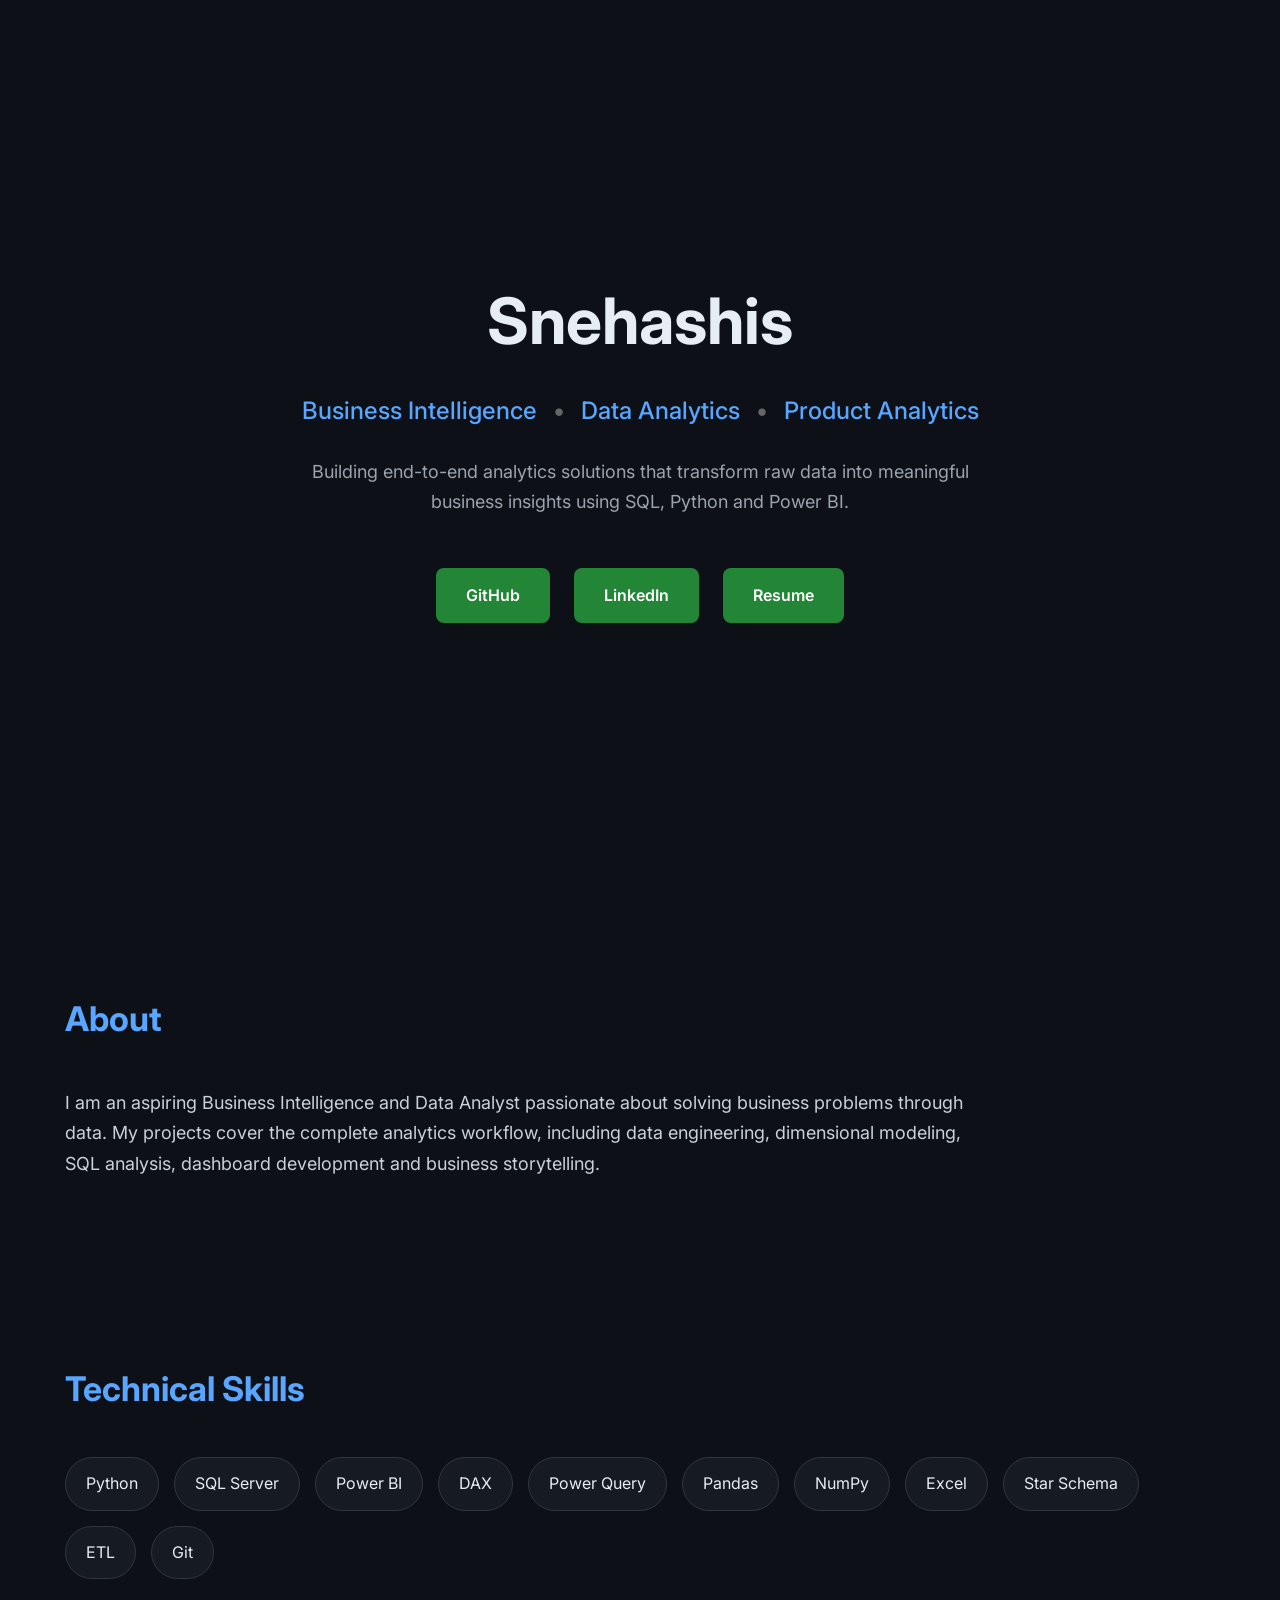
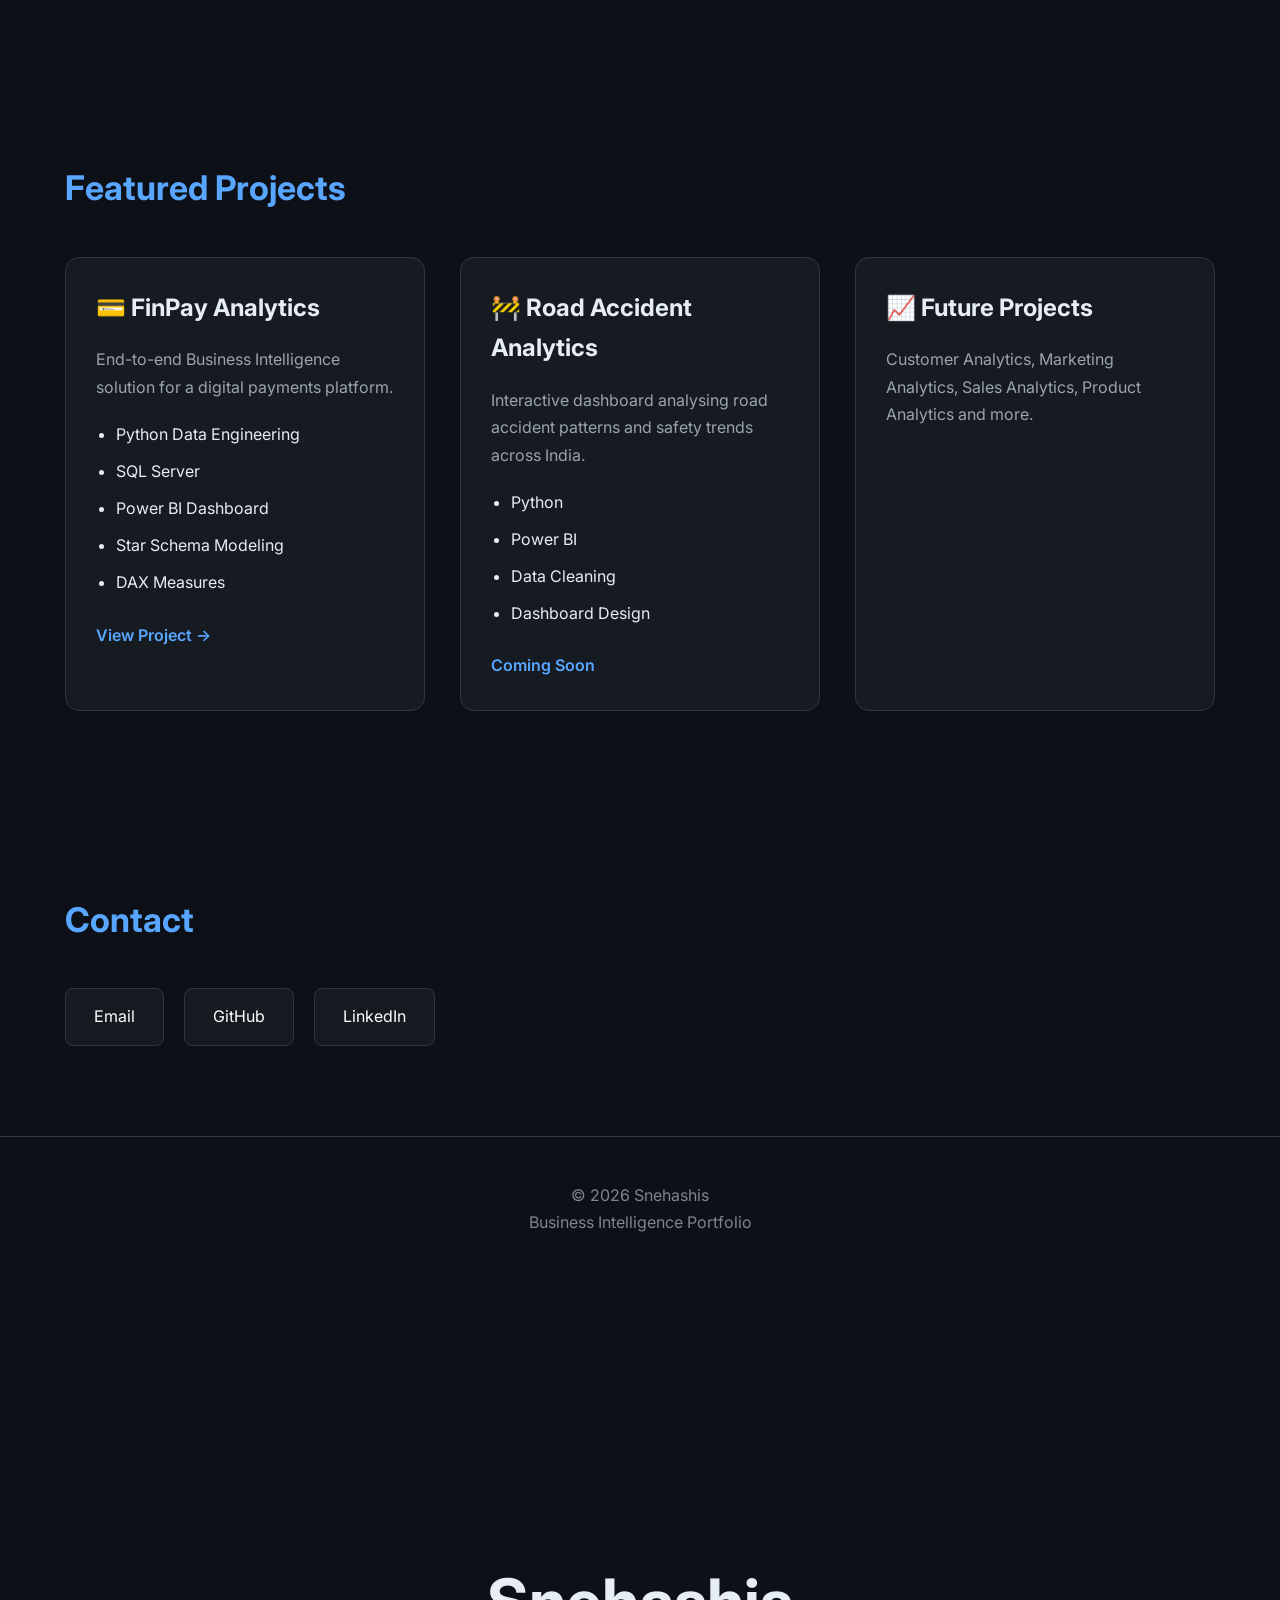
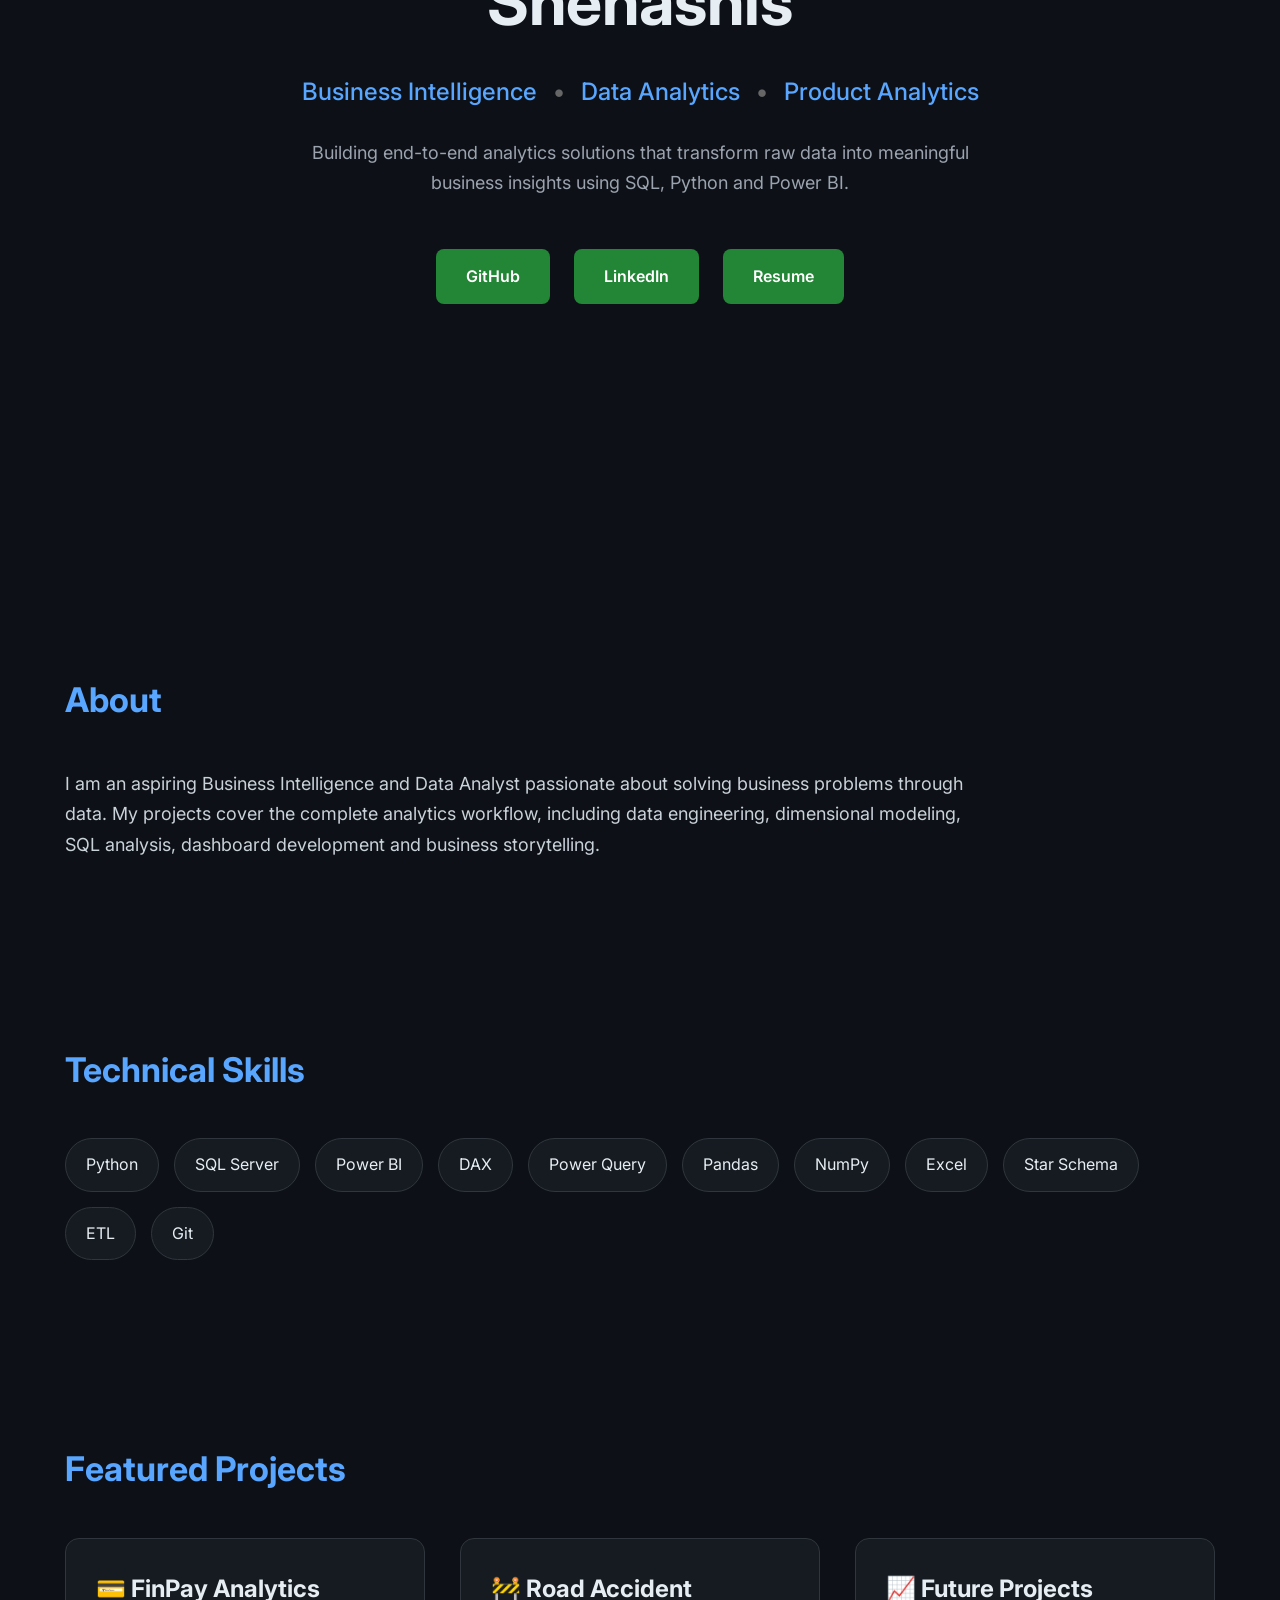
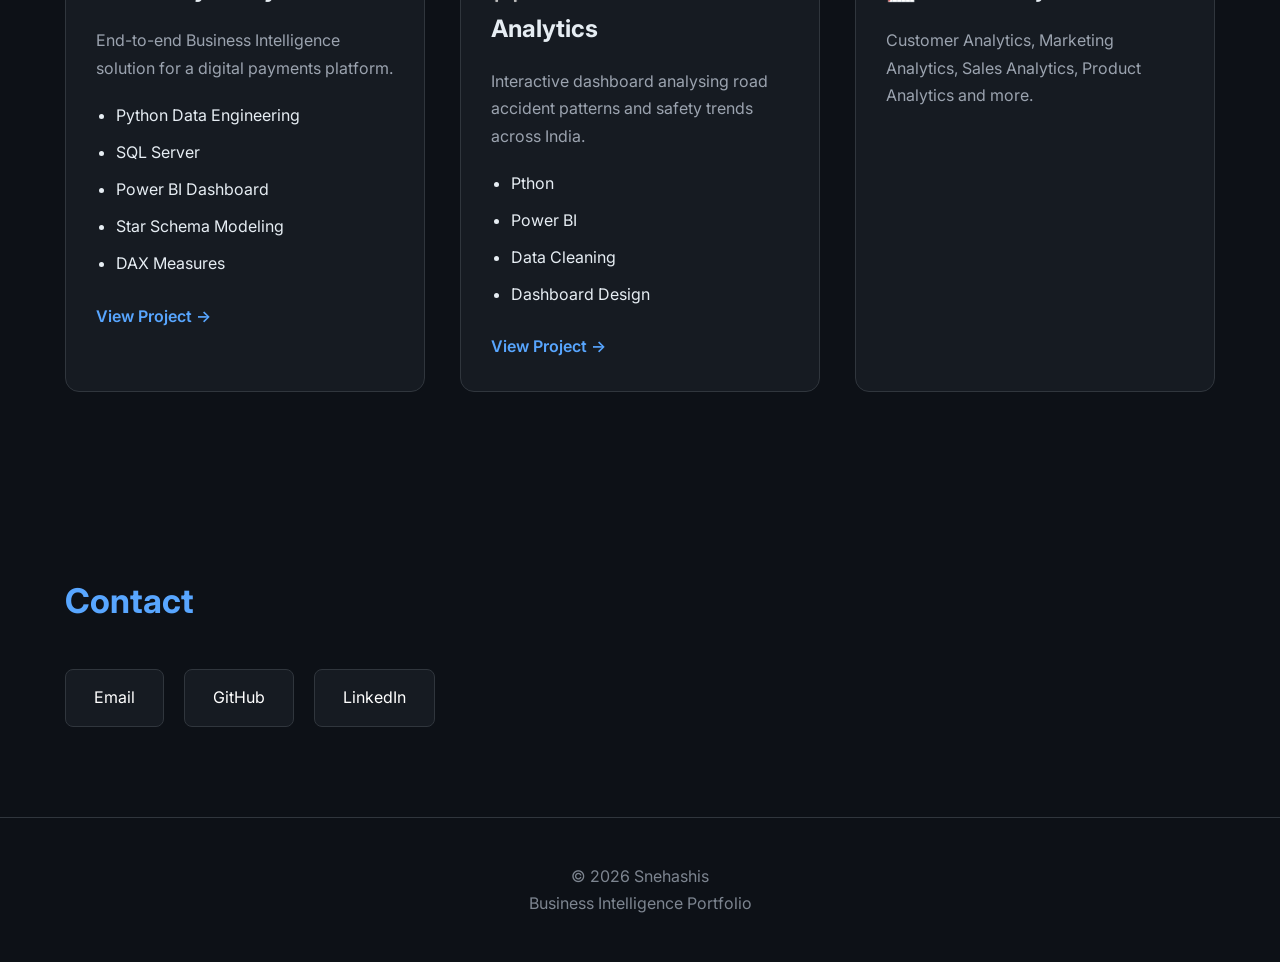
==== index.html @ cbf8a097 "updated the index file" ====
<!DOCTYPE html>
<html lang="en">

<head>
    <meta charset="UTF-8">
    <meta name="viewport" content="width=device-width, initial-scale=1.0">
    <title>Snehashis | Business Intelligence Portfolio</title>

    <link rel="stylesheet" href="style.css">

    <link rel="preconnect" href="https://fonts.googleapis.com">
    <link rel="preconnect" href="https://fonts.gstatic.com" crossorigin>

    <link href="https://fonts.googleapis.com/css2?family=Inter:wght@300;400;500;600;700&display=swap"
        rel="stylesheet">
</head>

<body>

    <!-- ========================= -->
    <!-- HERO SECTION -->
    <!-- ========================= -->

    <header class="hero">

        <div class="container">

            <h1>Snehashis</h1>

            <h2>
                Business Intelligence
                <span>•</span>
                Data Analytics
                <span>•</span>
                Product Analytics
            </h2>

            <p>
                Building end-to-end analytics solutions that transform raw
                data into meaningful business insights using SQL, Python
                and Power BI.
            </p>

            <div class="hero-buttons">

                <a href="https://github.com/YOUR_USERNAME" target="_blank">
                    GitHub
                </a>

                <a href="https://linkedin.com/in/YOUR_PROFILE" target="_blank">
                    LinkedIn
                </a>

                <a href="assets/Resume.pdf" target="_blank">
                    Resume
                </a>

            </div>

        </div>

    </header>


    <!-- ========================= -->
    <!-- ABOUT -->
    <!-- ========================= -->

    <section class="section">

        <div class="container">

            <h3>About</h3>

            <p class="about-text">

                I am an aspiring Business Intelligence and Data Analyst
                passionate about solving business problems through
                data.

                My projects cover the complete analytics workflow,
                including data engineering, dimensional modeling,
                SQL analysis, dashboard development and business
                storytelling.

            </p>

        </div>

    </section>



    <!-- ========================= -->
    <!-- SKILLS -->
    <!-- ========================= -->

    <section class="section">

        <div class="container">

            <h3>Technical Skills</h3>

            <div class="skills">

                <span>Python</span>
                <span>SQL Server</span>
                <span>Power BI</span>
                <span>DAX</span>
                <span>Power Query</span>
                <span>Pandas</span>
                <span>NumPy</span>
                <span>Excel</span>
                <span>Star Schema</span>
                <span>ETL</span>
                <span>Git</span>

            </div>

        </div>

    </section>



    <!-- ========================= -->
    <!-- PROJECTS -->
    <!-- ========================= -->

    <section class="section">

        <div class="container">

            <h3>Featured Projects</h3>

            <div class="projects">


                <!-- Project Card -->

                <div class="card">

                    <h4>💳 FinPay Analytics</h4>

                    <p>

                        End-to-end Business Intelligence solution
                        for a digital payments platform.

                    </p>

                    <ul>

                        <li>Python Data Engineering</li>

                        <li>SQL Server</li>

                        <li>Power BI Dashboard</li>

                        <li>Star Schema Modeling</li>

                        <li>DAX Measures</li>

                    </ul>

                    <a href="projects/finpay.html">

                        View Project →

                    </a>

                </div>




                <div class="card">

                    <h4>🚧 Road Accident Analytics</h4>

                    <p>

                        Interactive dashboard analysing road accident
                        patterns and safety trends across India.

                    </p>

                    <ul>

                        <li>Python</li>

                        <li>Power BI</li>

                        <li>Data Cleaning</li>

                        <li>Dashboard Design</li>

                    </ul>

                    <a href="#">

                        Coming Soon

                    </a>

                </div>





                <div class="card">

                    <h4>📈 Future Projects</h4>

                    <p>

                        Customer Analytics,
                        Marketing Analytics,
                        Sales Analytics,
                        Product Analytics
                        and more.

                    </p>

                </div>

            </div>

        </div>

    </section>



    <!-- ========================= -->
    <!-- CONTACT -->
    <!-- ========================= -->

    <section class="section">

        <div class="container">

            <h3>Contact</h3>

            <div class="contact">

                <a href="mailto:YOUR_EMAIL@gmail.com">

                    Email

                </a>

                <a href="https://github.com/YOUR_USERNAME">

                    GitHub

                </a>

                <a href="https://linkedin.com/in/YOUR_PROFILE">

                    LinkedIn

                </a>

            </div>

        </div>

    </section>



    <!-- ========================= -->
    <!-- FOOTER -->
    <!-- ========================= -->

    <footer>

        © 2026 Snehashis

        <br>

        Business Intelligence Portfolio

    </footer>

</body>

</html><!DOCTYPE html>
<html lang="en">

<head>
    <meta charset="UTF-8">
    <meta name="viewport" content="width=device-width, initial-scale=1.0">
    <title>Snehashis | Business Intelligence Portfolio</title>

    <link rel="stylesheet" href="style.css">

    <link rel="preconnect" href="https://fonts.googleapis.com">
    <link rel="preconnect" href="https://fonts.gstatic.com" crossorigin>

    <link href="https://fonts.googleapis.com/css2?family=Inter:wght@300;400;500;600;700&display=swap"
        rel="stylesheet">
</head>

<body>

    <!-- ========================= -->
    <!-- HERO SECTION -->
    <!-- ========================= -->

    <header class="hero">

        <div class="container">

            <h1>Snehashis</h1>

            <h2>
                Business Intelligence
                <span>•</span>
                Data Analytics
                <span>•</span>
                Product Analytics
            </h2>

            <p>
                Building end-to-end analytics solutions that transform raw
                data into meaningful business insights using SQL, Python
                and Power BI.
            </p>

            <div class="hero-buttons">

                <a href="https://github.com/YOUR_USERNAME" target="_blank">
                    GitHub
                </a>

                <a href="https://linkedin.com/in/YOUR_PROFILE" target="_blank">
                    LinkedIn
                </a>

                <a href="assets/Resume.pdf" target="_blank">
                    Resume
                </a>

            </div>

        </div>

    </header>


    <!-- ========================= -->
    <!-- ABOUT -->
    <!-- ========================= -->

    <section class="section">

        <div class="container">

            <h3>About</h3>

            <p class="about-text">

                I am an aspiring Business Intelligence and Data Analyst
                passionate about solving business problems through
                data.

                My projects cover the complete analytics workflow,
                including data engineering, dimensional modeling,
                SQL analysis, dashboard development and business
                storytelling.

            </p>

        </div>

    </section>



    <!-- ========================= -->
    <!-- SKILLS -->
    <!-- ========================= -->

    <section class="section">

        <div class="container">

            <h3>Technical Skills</h3>

            <div class="skills">

                <span>Python</span>
                <span>SQL Server</span>
                <span>Power BI</span>
                <span>DAX</span>
                <span>Power Query</span>
                <span>Pandas</span>
                <span>NumPy</span>
                <span>Excel</span>
                <span>Star Schema</span>
                <span>ETL</span>
                <span>Git</span>

            </div>

        </div>

    </section>



    <!-- ========================= -->
    <!-- PROJECTS -->
    <!-- ========================= -->

    <section class="section">

        <div class="container">

            <h3>Featured Projects</h3>

            <div class="projects">


                <!-- Project Card -->

                <div class="card">

                    <h4>💳 FinPay Analytics</h4>

                    <p>

                        End-to-end Business Intelligence solution
                        for a digital payments platform.

                    </p>

                    <ul>

                        <li>Python Data Engineering</li>

                        <li>SQL Server</li>

                        <li>Power BI Dashboard</li>

                        <li>Star Schema Modeling</li>

                        <li>DAX Measures</li>

                    </ul>

                    <a href="projects/finpay.html">

                        View Project →

                    </a>

                </div>




                <div class="card">

                    <h4>🚧 Road Accident Analytics</h4>

                    <p>

                        Interactive dashboard analysing road accident
                        patterns and safety trends across India.

                    </p>

                    <ul>

                        <li>Pthon</li>

                        <li>Power BI</li>

                        <li>Data Cleaning</li>

                        <li>Dashboard Design</li>

                    </ul>

                    <a href="#">

                        View Project →

                    </a>

                </div>





                <div class="card">

                    <h4>📈 Future Projects</h4>

                    <p>

                        Customer Analytics,
                        Marketing Analytics,
                        Sales Analytics,
                        Product Analytics
                        and more.

                    </p>

                </div>

            </div>

        </div>

    </section>



    <!-- ========================= -->
    <!-- CONTACT -->
    <!-- ========================= -->

    <section class="section">

        <div class="container">

            <h3>Contact</h3>

            <div class="contact">

                <a href="mailto:YOUR_EMAIL@gmail.com">

                    Email

                </a>

                <a href="https://github.com/YOUR_USERNAME">

                    GitHub

                </a>

                <a href="https://linkedin.com/in/YOUR_PROFILE">

                    LinkedIn

                </a>

            </div>

        </div>

    </section>



    <!-- ========================= -->
    <!-- FOOTER -->
    <!-- ========================= -->

    <footer>

        © 2026 Snehashis

        <br>

        Business Intelligence Portfolio

    </footer>

</body>

</html>
---- style.css ----
/* =====================================
   GLOBAL STYLES
===================================== */

*{
    margin:0;
    padding:0;
    box-sizing:border-box;
}

html{
    scroll-behavior:smooth;
}

body{

    font-family:'Inter',sans-serif;

    background:#0d1117;

    color:#e6edf3;

    line-height:1.7;

}


/* =====================================
   CONTAINER
===================================== */

.container{

    width:90%;

    max-width:1150px;

    margin:auto;

}


/* =====================================
   HERO
===================================== */

.hero{

    min-height:100vh;

    display:flex;

    align-items:center;

    justify-content:center;

    text-align:center;

    padding:60px 20px;

}

.hero h1{

    font-size:64px;

    font-weight:700;

    margin-bottom:15px;

}

.hero h2{

    color:#58a6ff;

    font-size:24px;

    font-weight:500;

    margin-bottom:25px;

}

.hero h2 span{

    color:#666;

    margin:0 10px;

}

.hero p{

    max-width:720px;

    margin:auto;

    color:#9ba3af;

    font-size:18px;

}


/* =====================================
   BUTTONS
===================================== */

.hero-buttons{

    margin-top:40px;

}

.hero-buttons a{

    display:inline-block;

    text-decoration:none;

    color:white;

    background:#238636;

    padding:14px 30px;

    border-radius:8px;

    margin:10px;

    transition:.3s;

    font-weight:600;

}

.hero-buttons a:hover{

    background:#2ea043;

    transform:translateY(-3px);

}


/* =====================================
   SECTION
===================================== */

.section{

    padding:90px 0;

}

.section h3{

    font-size:34px;

    margin-bottom:40px;

    color:#58a6ff;

}


/* =====================================
   ABOUT
===================================== */

.about-text{

    max-width:900px;

    font-size:18px;

    color:#c9d1d9;

}


/* =====================================
   SKILLS
===================================== */

.skills{

    display:flex;

    flex-wrap:wrap;

    gap:15px;

}

.skills span{

    padding:12px 20px;

    background:#161b22;

    border:1px solid #30363d;

    border-radius:30px;

    transition:.3s;

    cursor:default;

}

.skills span:hover{

    background:#21262d;

    transform:translateY(-3px);

}


/* =====================================
   PROJECTS
===================================== */

.projects{

    display:grid;

    grid-template-columns:repeat(auto-fit,minmax(320px,1fr));

    gap:35px;

}


/* =====================================
   CARD
===================================== */

.card{

    background:#161b22;

    border:1px solid #30363d;

    border-radius:14px;

    padding:30px;

    transition:.35s;

}

.card:hover{

    transform:translateY(-8px);

    border-color:#58a6ff;

    box-shadow:0px 12px 35px rgba(0,0,0,.35);

}

.card h4{

    font-size:24px;

    margin-bottom:18px;

}

.card p{

    color:#9ba3af;

    margin-bottom:20px;

}

.card ul{

    margin-left:20px;

    margin-bottom:25px;

}

.card li{

    margin-bottom:10px;

}

.card a{

    text-decoration:none;

    color:#58a6ff;

    font-weight:600;

}

.card a:hover{

    color:white;

}


/* =====================================
   CONTACT
===================================== */

.contact{

    display:flex;

    flex-wrap:wrap;

    gap:20px;

}

.contact a{

    text-decoration:none;

    color:white;

    background:#161b22;

    border:1px solid #30363d;

    padding:14px 28px;

    border-radius:8px;

    transition:.3s;

}

.contact a:hover{

    background:#238636;

}


/* =====================================
   FOOTER
===================================== */

footer{

    text-align:center;

    padding:45px;

    color:#7d8590;

    border-top:1px solid #30363d;

}


/* =====================================
   SCROLLBAR
===================================== */

::-webkit-scrollbar{

    width:10px;

}

::-webkit-scrollbar-track{

    background:#0d1117;

}

::-webkit-scrollbar-thumb{

    background:#30363d;

    border-radius:10px;

}

::-webkit-scrollbar-thumb:hover{

    background:#58a6ff;

}


/* =====================================
   RESPONSIVE
===================================== */

@media(max-width:768px){

.hero h1{

    font-size:46px;

}

.hero h2{

    font-size:18px;

}

.hero p{

    font-size:16px;

}

.section{

    padding:70px 0;

}

.section h3{

    font-size:28px;

}

.projects{

    grid-template-columns:1fr;

}

.hero-buttons a{

    display:block;

    margin:15px auto;

    width:220px;

    text-align:center;

}

}
---- style.css ----
/* =====================================
   GLOBAL STYLES
===================================== */

*{
    margin:0;
    padding:0;
    box-sizing:border-box;
}

html{
    scroll-behavior:smooth;
}

body{

    font-family:'Inter',sans-serif;

    background:#0d1117;

    color:#e6edf3;

    line-height:1.7;

}


/* =====================================
   CONTAINER
===================================== */

.container{

    width:90%;

    max-width:1150px;

    margin:auto;

}


/* =====================================
   HERO
===================================== */

.hero{

    min-height:100vh;

    display:flex;

    align-items:center;

    justify-content:center;

    text-align:center;

    padding:60px 20px;

}

.hero h1{

    font-size:64px;

    font-weight:700;

    margin-bottom:15px;

}

.hero h2{

    color:#58a6ff;

    font-size:24px;

    font-weight:500;

    margin-bottom:25px;

}

.hero h2 span{

    color:#666;

    margin:0 10px;

}

.hero p{

    max-width:720px;

    margin:auto;

    color:#9ba3af;

    font-size:18px;

}


/* =====================================
   BUTTONS
===================================== */

.hero-buttons{

    margin-top:40px;

}

.hero-buttons a{

    display:inline-block;

    text-decoration:none;

    color:white;

    background:#238636;

    padding:14px 30px;

    border-radius:8px;

    margin:10px;

    transition:.3s;

    font-weight:600;

}

.hero-buttons a:hover{

    background:#2ea043;

    transform:translateY(-3px);

}


/* =====================================
   SECTION
===================================== */

.section{

    padding:90px 0;

}

.section h3{

    font-size:34px;

    margin-bottom:40px;

    color:#58a6ff;

}


/* =====================================
   ABOUT
===================================== */

.about-text{

    max-width:900px;

    font-size:18px;

    color:#c9d1d9;

}


/* =====================================
   SKILLS
===================================== */

.skills{

    display:flex;

    flex-wrap:wrap;

    gap:15px;

}

.skills span{

    padding:12px 20px;

    background:#161b22;

    border:1px solid #30363d;

    border-radius:30px;

    transition:.3s;

    cursor:default;

}

.skills span:hover{

    background:#21262d;

    transform:translateY(-3px);

}


/* =====================================
   PROJECTS
===================================== */

.projects{

    display:grid;

    grid-template-columns:repeat(auto-fit,minmax(320px,1fr));

    gap:35px;

}


/* =====================================
   CARD
===================================== */

.card{

    background:#161b22;

    border:1px solid #30363d;

    border-radius:14px;

    padding:30px;

    transition:.35s;

}

.card:hover{

    transform:translateY(-8px);

    border-color:#58a6ff;

    box-shadow:0px 12px 35px rgba(0,0,0,.35);

}

.card h4{

    font-size:24px;

    margin-bottom:18px;

}

.card p{

    color:#9ba3af;

    margin-bottom:20px;

}

.card ul{

    margin-left:20px;

    margin-bottom:25px;

}

.card li{

    margin-bottom:10px;

}

.card a{

    text-decoration:none;

    color:#58a6ff;

    font-weight:600;

}

.card a:hover{

    color:white;

}


/* =====================================
   CONTACT
===================================== */

.contact{

    display:flex;

    flex-wrap:wrap;

    gap:20px;

}

.contact a{

    text-decoration:none;

    color:white;

    background:#161b22;

    border:1px solid #30363d;

    padding:14px 28px;

    border-radius:8px;

    transition:.3s;

}

.contact a:hover{

    background:#238636;

}


/* =====================================
   FOOTER
===================================== */

footer{

    text-align:center;

    padding:45px;

    color:#7d8590;

    border-top:1px solid #30363d;

}


/* =====================================
   SCROLLBAR
===================================== */

::-webkit-scrollbar{

    width:10px;

}

::-webkit-scrollbar-track{

    background:#0d1117;

}

::-webkit-scrollbar-thumb{

    background:#30363d;

    border-radius:10px;

}

::-webkit-scrollbar-thumb:hover{

    background:#58a6ff;

}


/* =====================================
   RESPONSIVE
===================================== */

@media(max-width:768px){

.hero h1{

    font-size:46px;

}

.hero h2{

    font-size:18px;

}

.hero p{

    font-size:16px;

}

.section{

    padding:70px 0;

}

.section h3{

    font-size:28px;

}

.projects{

    grid-template-columns:1fr;

}

.hero-buttons a{

    display:block;

    margin:15px auto;

    width:220px;

    text-align:center;

}

}
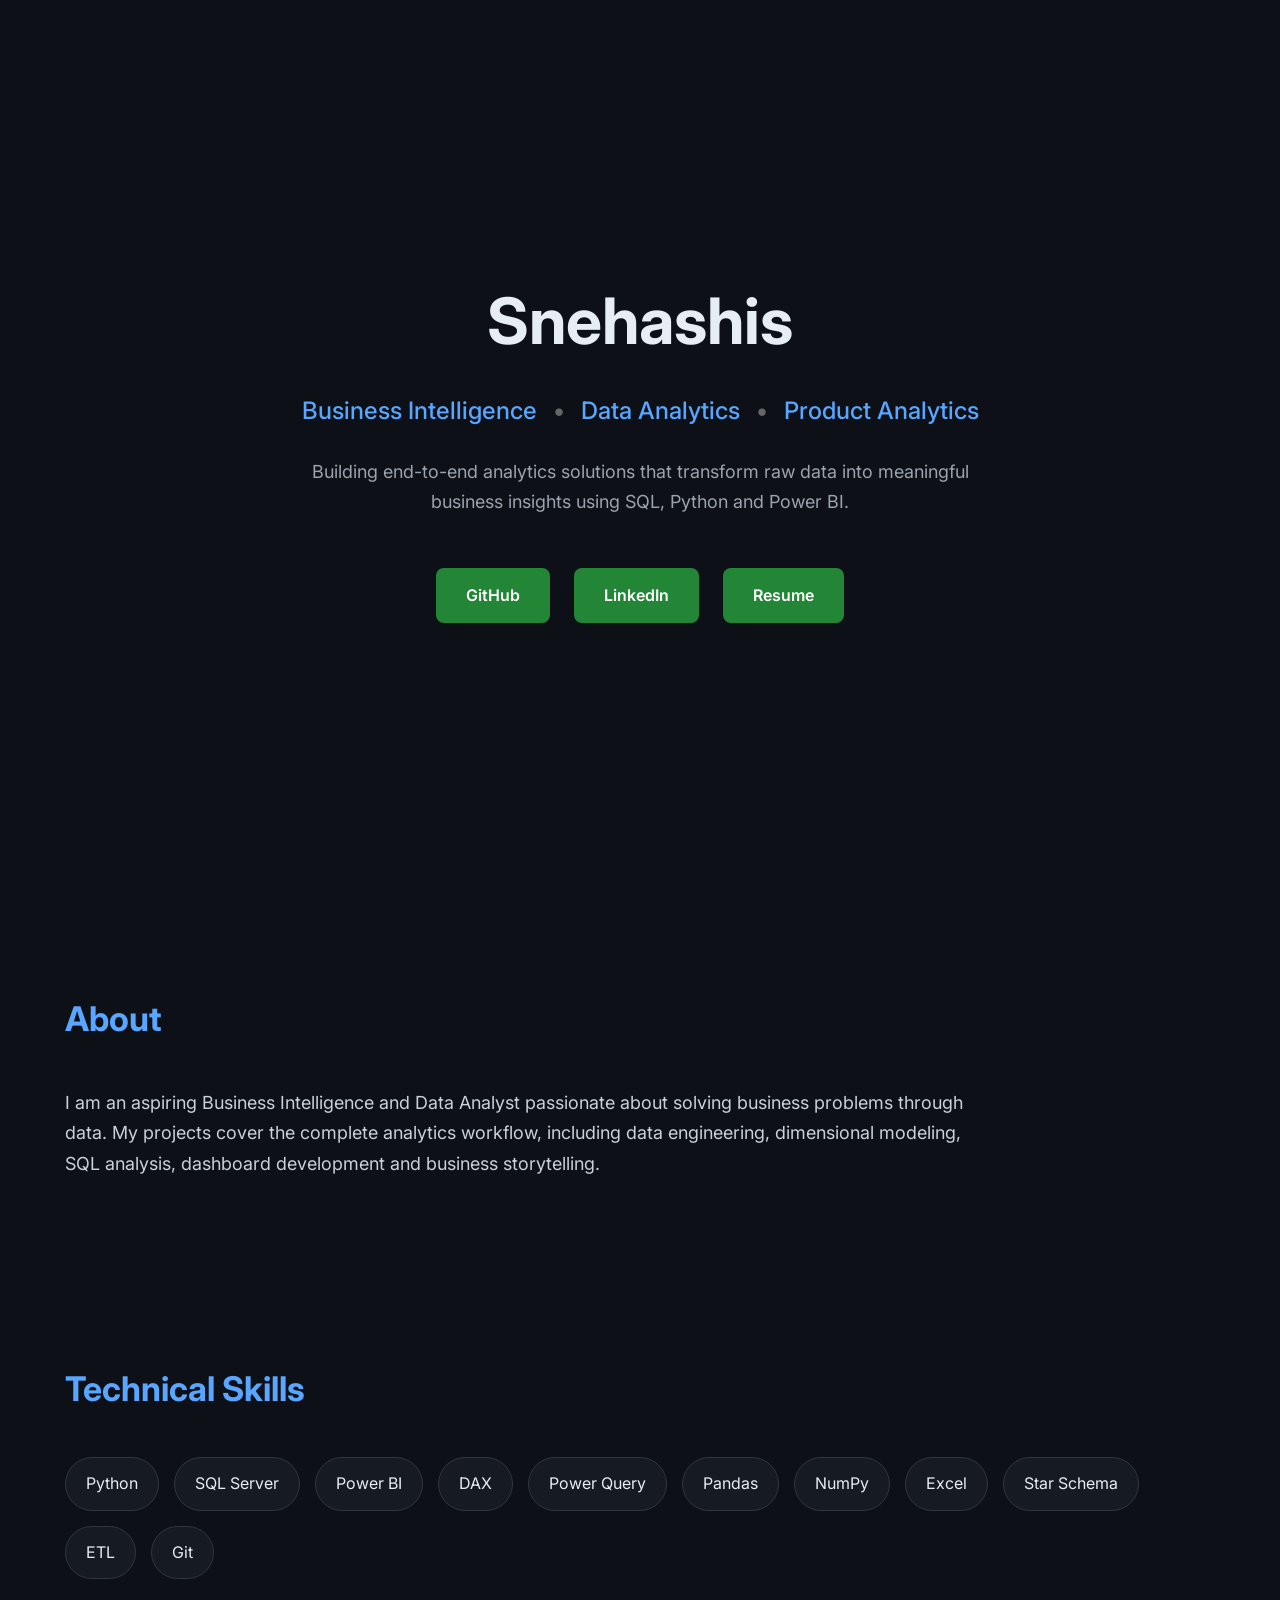
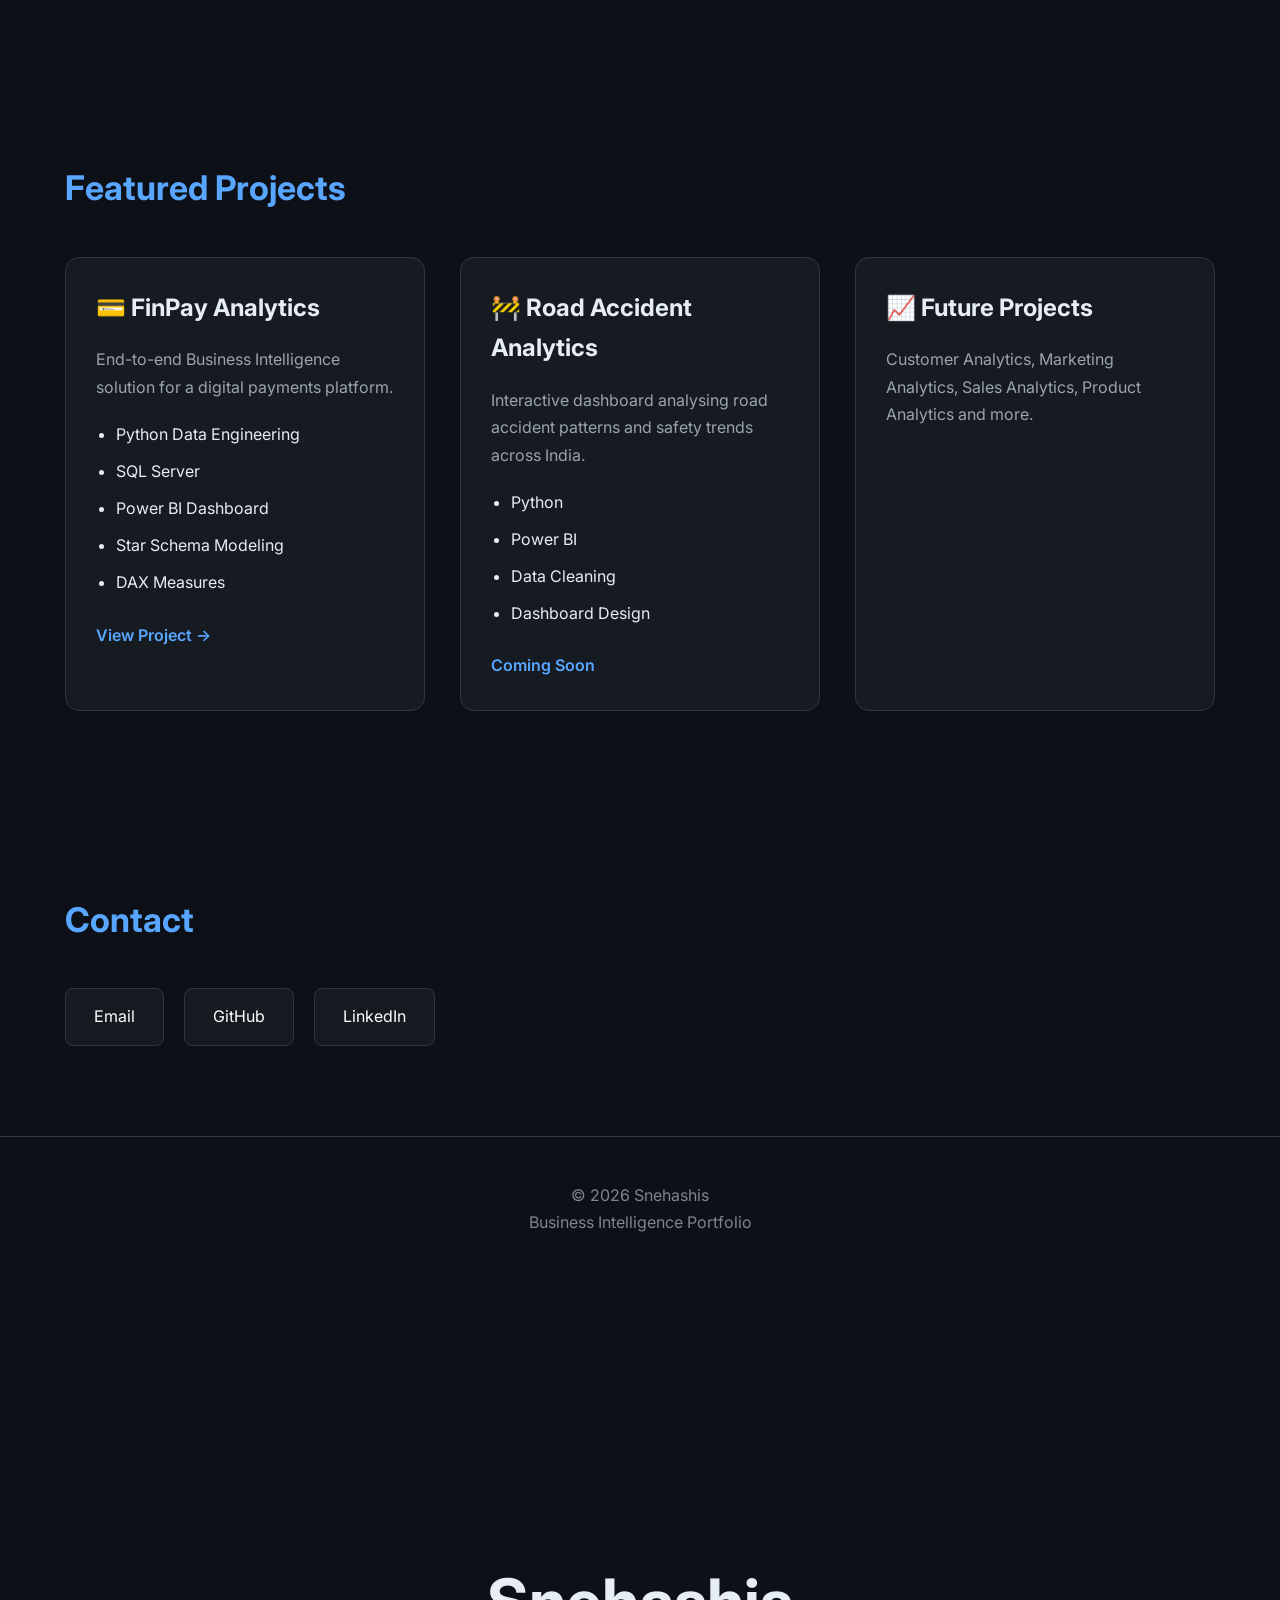
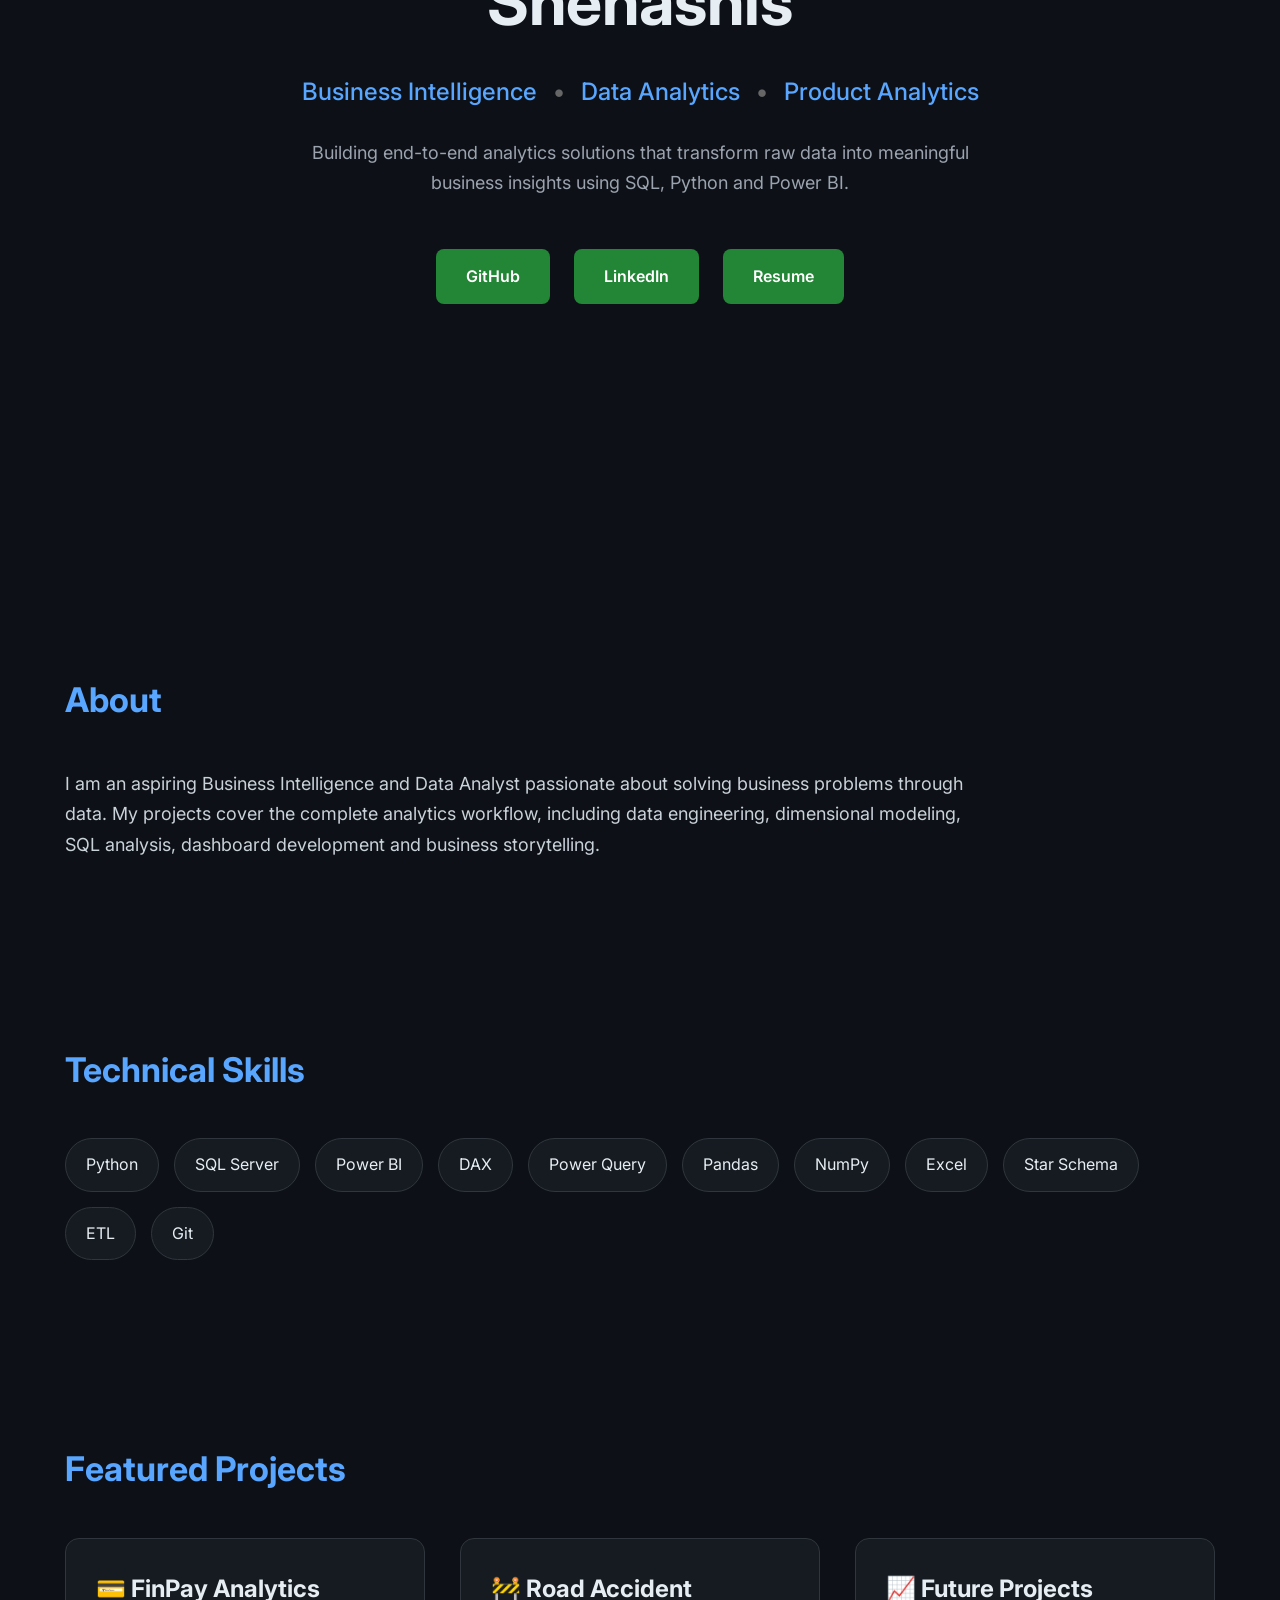
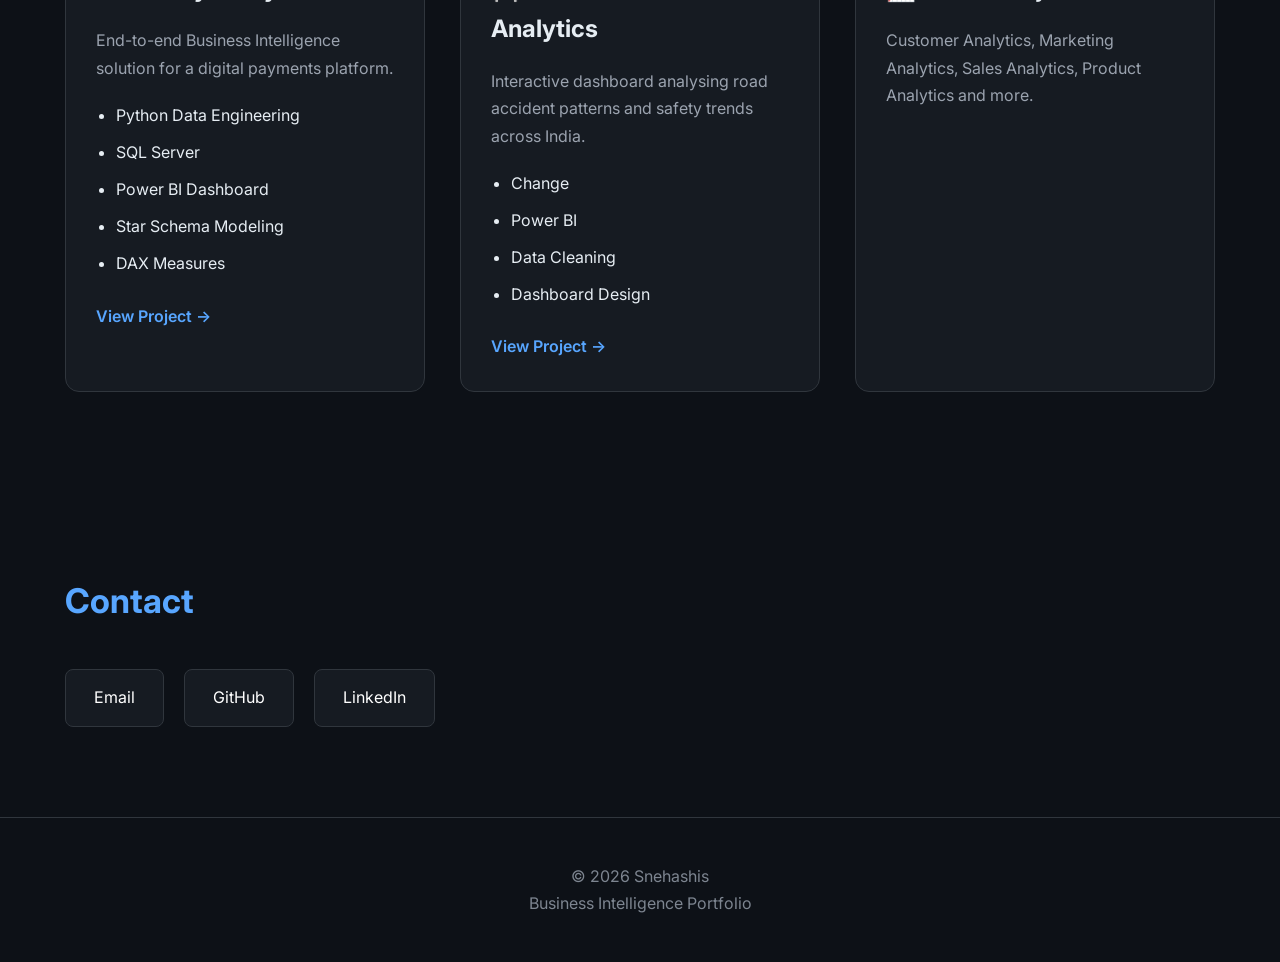
==== commit c061b322: "Updated portfolio" ====
--- a/index.html
+++ b/index.html
@@ -476,7 +476,7 @@
 
                     <ul>
 
-                        <li>Pthon</li>
+                        <li>Change</li>
 
                         <li>Power BI</li>
 
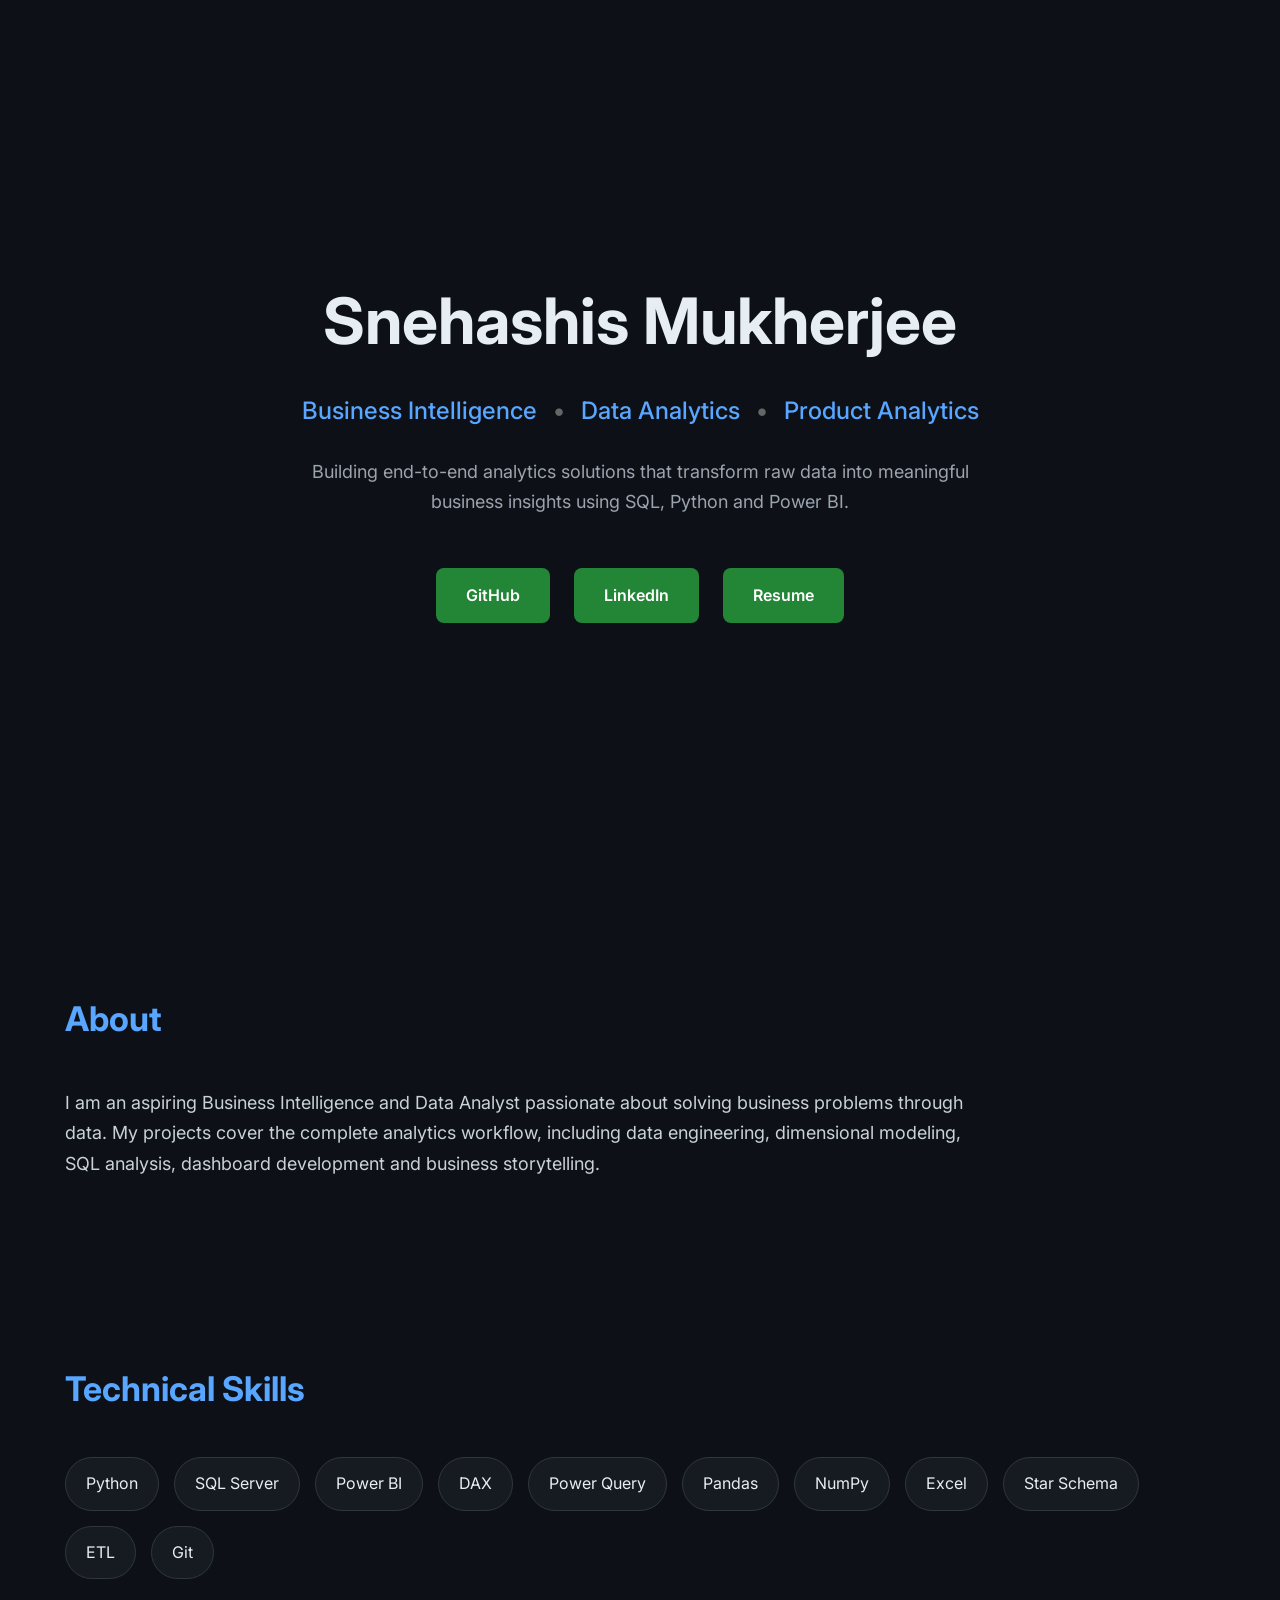
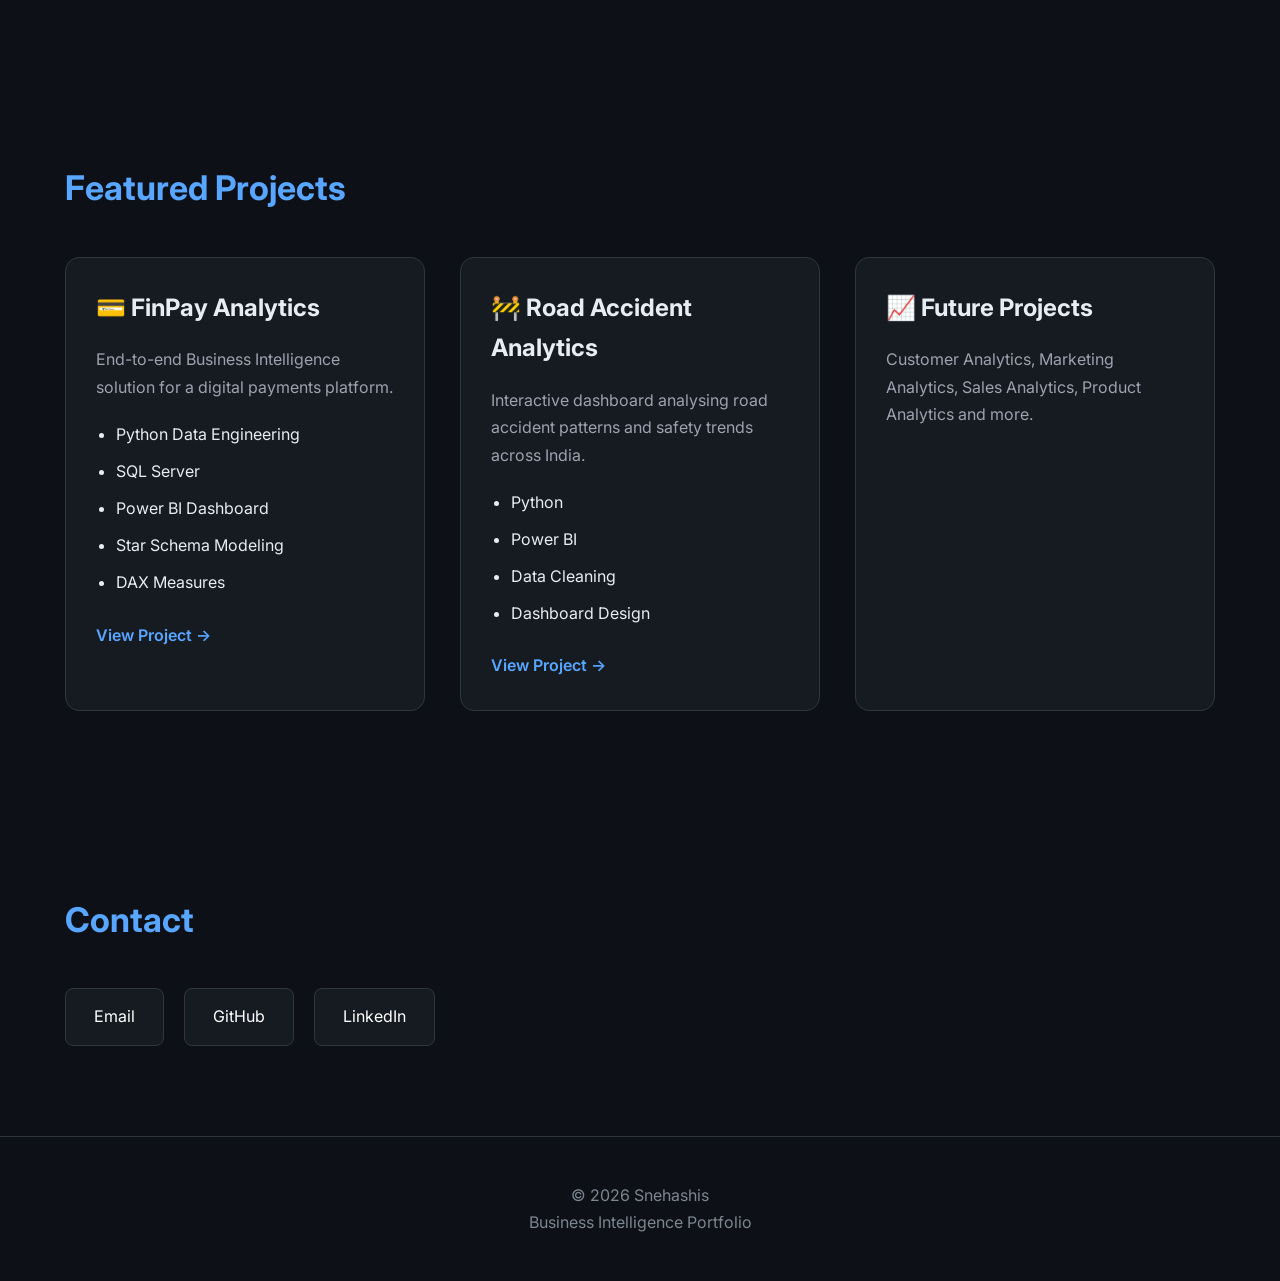
==== commit f8eb7ea8: "Modified the index file" ====
--- a/index.html
+++ b/index.html
@@ -25,7 +25,7 @@
 
         <div class="container">
 
-            <h1>Snehashis</h1>
+            <h1>Snehashis Mukherjee</h1>
 
             <h2>
                 Business Intelligence
@@ -163,7 +163,7 @@
 
                     </ul>
 
-                    <a href="projects/finpay.html">
+                    <a href="https://github.com/Snehashis1999/FinPay-Analysis">
 
                         View Project →
 
@@ -197,9 +197,9 @@
 
                     </ul>
 
-                    <a href="#">
-
-                        Coming Soon
+                    <a href="https://github.com/Snehashis1999/Road-Accident-Analysis-India">
+
+                        View Project →
 
                     </a>
 
@@ -285,295 +285,4 @@
 
     </footer>
 
-</body>
-
-</html><!DOCTYPE html>
-<html lang="en">
-
-<head>
-    <meta charset="UTF-8">
-    <meta name="viewport" content="width=device-width, initial-scale=1.0">
-    <title>Snehashis | Business Intelligence Portfolio</title>
-
-    <link rel="stylesheet" href="style.css">
-
-    <link rel="preconnect" href="https://fonts.googleapis.com">
-    <link rel="preconnect" href="https://fonts.gstatic.com" crossorigin>
-
-    <link href="https://fonts.googleapis.com/css2?family=Inter:wght@300;400;500;600;700&display=swap"
-        rel="stylesheet">
-</head>
-
-<body>
-
-    <!-- ========================= -->
-    <!-- HERO SECTION -->
-    <!-- ========================= -->
-
-    <header class="hero">
-
-        <div class="container">
-
-            <h1>Snehashis</h1>
-
-            <h2>
-                Business Intelligence
-                <span>•</span>
-                Data Analytics
-                <span>•</span>
-                Product Analytics
-            </h2>
-
-            <p>
-                Building end-to-end analytics solutions that transform raw
-                data into meaningful business insights using SQL, Python
-                and Power BI.
-            </p>
-
-            <div class="hero-buttons">
-
-                <a href="https://github.com/YOUR_USERNAME" target="_blank">
-                    GitHub
-                </a>
-
-                <a href="https://linkedin.com/in/YOUR_PROFILE" target="_blank">
-                    LinkedIn
-                </a>
-
-                <a href="assets/Resume.pdf" target="_blank">
-                    Resume
-                </a>
-
-            </div>
-
-        </div>
-
-    </header>
-
-
-    <!-- ========================= -->
-    <!-- ABOUT -->
-    <!-- ========================= -->
-
-    <section class="section">
-
-        <div class="container">
-
-            <h3>About</h3>
-
-            <p class="about-text">
-
-                I am an aspiring Business Intelligence and Data Analyst
-                passionate about solving business problems through
-                data.
-
-                My projects cover the complete analytics workflow,
-                including data engineering, dimensional modeling,
-                SQL analysis, dashboard development and business
-                storytelling.
-
-            </p>
-
-        </div>
-
-    </section>
-
-
-
-    <!-- ========================= -->
-    <!-- SKILLS -->
-    <!-- ========================= -->
-
-    <section class="section">
-
-        <div class="container">
-
-            <h3>Technical Skills</h3>
-
-            <div class="skills">
-
-                <span>Python</span>
-                <span>SQL Server</span>
-                <span>Power BI</span>
-                <span>DAX</span>
-                <span>Power Query</span>
-                <span>Pandas</span>
-                <span>NumPy</span>
-                <span>Excel</span>
-                <span>Star Schema</span>
-                <span>ETL</span>
-                <span>Git</span>
-
-            </div>
-
-        </div>
-
-    </section>
-
-
-
-    <!-- ========================= -->
-    <!-- PROJECTS -->
-    <!-- ========================= -->
-
-    <section class="section">
-
-        <div class="container">
-
-            <h3>Featured Projects</h3>
-
-            <div class="projects">
-
-
-                <!-- Project Card -->
-
-                <div class="card">
-
-                    <h4>💳 FinPay Analytics</h4>
-
-                    <p>
-
-                        End-to-end Business Intelligence solution
-                        for a digital payments platform.
-
-                    </p>
-
-                    <ul>
-
-                        <li>Python Data Engineering</li>
-
-                        <li>SQL Server</li>
-
-                        <li>Power BI Dashboard</li>
-
-                        <li>Star Schema Modeling</li>
-
-                        <li>DAX Measures</li>
-
-                    </ul>
-
-                    <a href="projects/finpay.html">
-
-                        View Project →
-
-                    </a>
-
-                </div>
-
-
-
-
-                <div class="card">
-
-                    <h4>🚧 Road Accident Analytics</h4>
-
-                    <p>
-
-                        Interactive dashboard analysing road accident
-                        patterns and safety trends across India.
-
-                    </p>
-
-                    <ul>
-
-                        <li>Change</li>
-
-                        <li>Power BI</li>
-
-                        <li>Data Cleaning</li>
-
-                        <li>Dashboard Design</li>
-
-                    </ul>
-
-                    <a href="#">
-
-                        View Project →
-
-                    </a>
-
-                </div>
-
-
-
-
-
-                <div class="card">
-
-                    <h4>📈 Future Projects</h4>
-
-                    <p>
-
-                        Customer Analytics,
-                        Marketing Analytics,
-                        Sales Analytics,
-                        Product Analytics
-                        and more.
-
-                    </p>
-
-                </div>
-
-            </div>
-
-        </div>
-
-    </section>
-
-
-
-    <!-- ========================= -->
-    <!-- CONTACT -->
-    <!-- ========================= -->
-
-    <section class="section">
-
-        <div class="container">
-
-            <h3>Contact</h3>
-
-            <div class="contact">
-
-                <a href="mailto:YOUR_EMAIL@gmail.com">
-
-                    Email
-
-                </a>
-
-                <a href="https://github.com/YOUR_USERNAME">
-
-                    GitHub
-
-                </a>
-
-                <a href="https://linkedin.com/in/YOUR_PROFILE">
-
-                    LinkedIn
-
-                </a>
-
-            </div>
-
-        </div>
-
-    </section>
-
-
-
-    <!-- ========================= -->
-    <!-- FOOTER -->
-    <!-- ========================= -->
-
-    <footer>
-
-        © 2026 Snehashis
-
-        <br>
-
-        Business Intelligence Portfolio
-
-    </footer>
-
-</body>
-
-</html>
+</body>
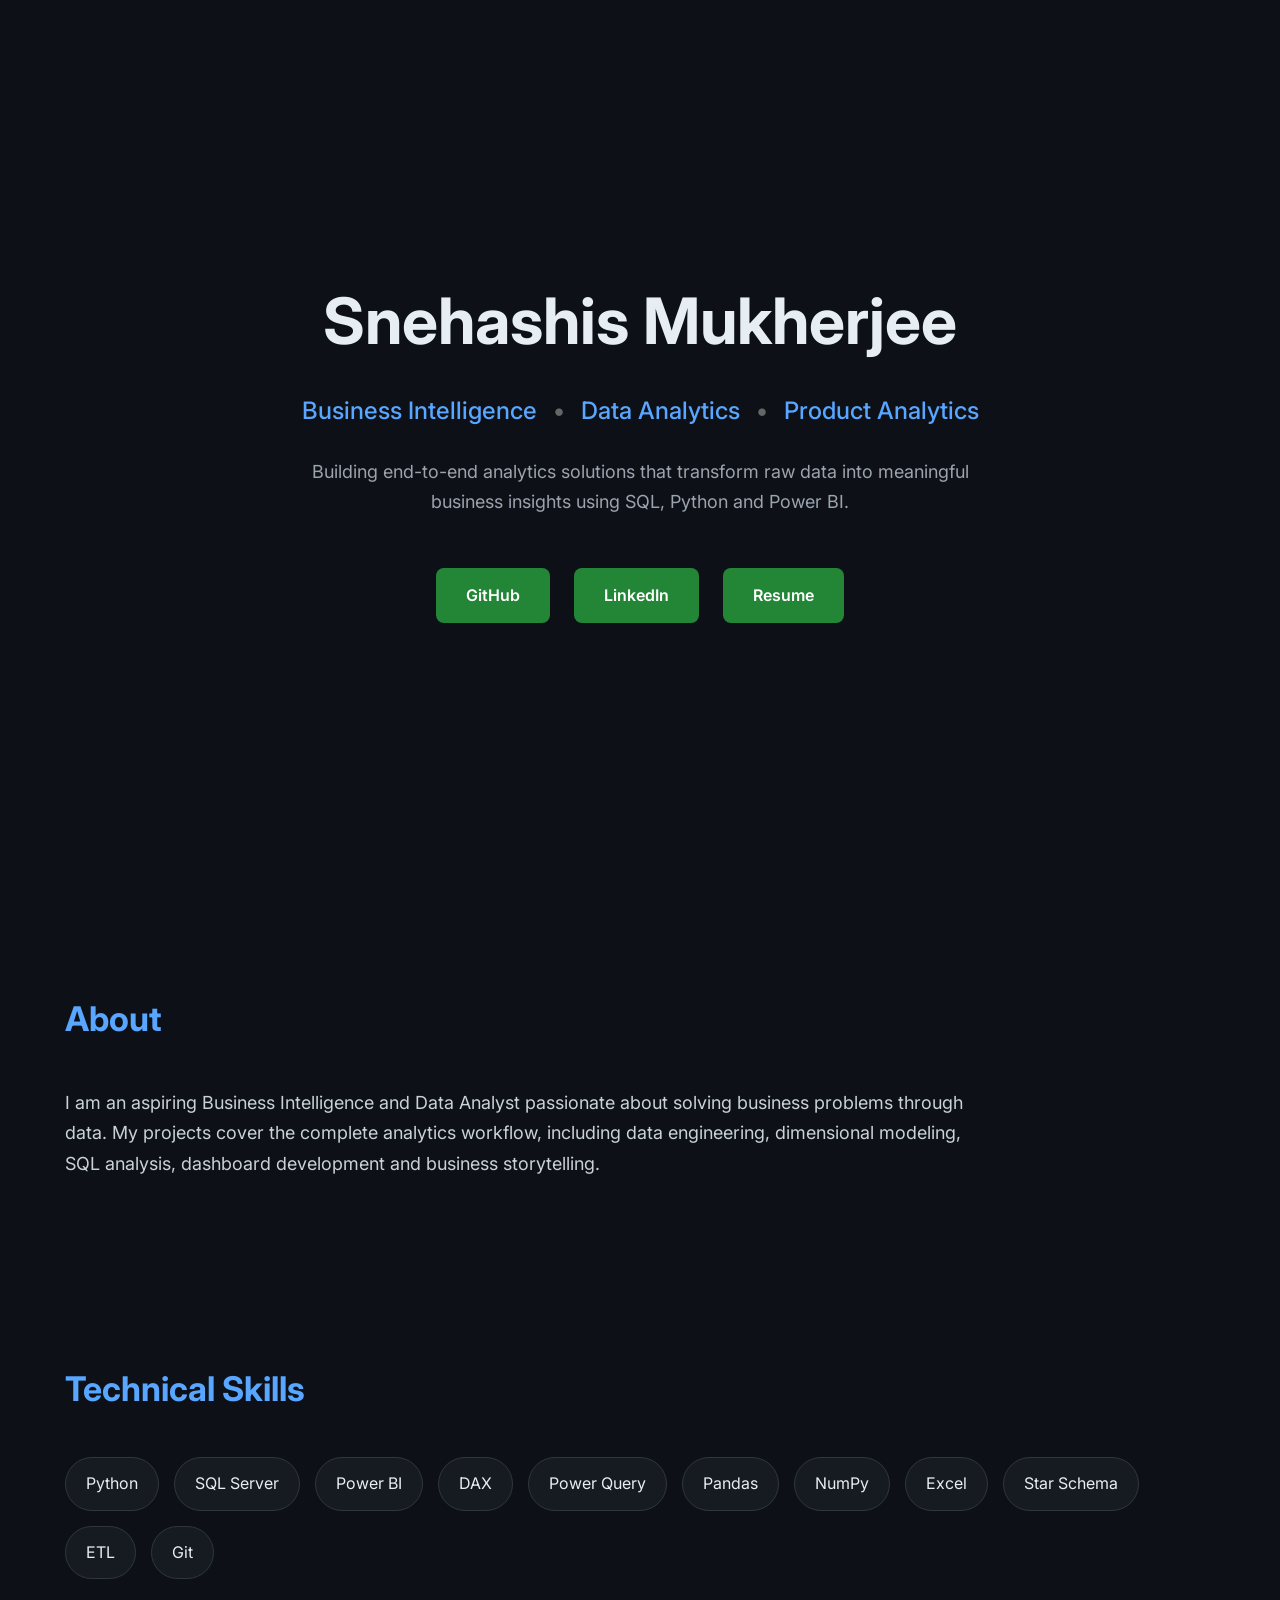
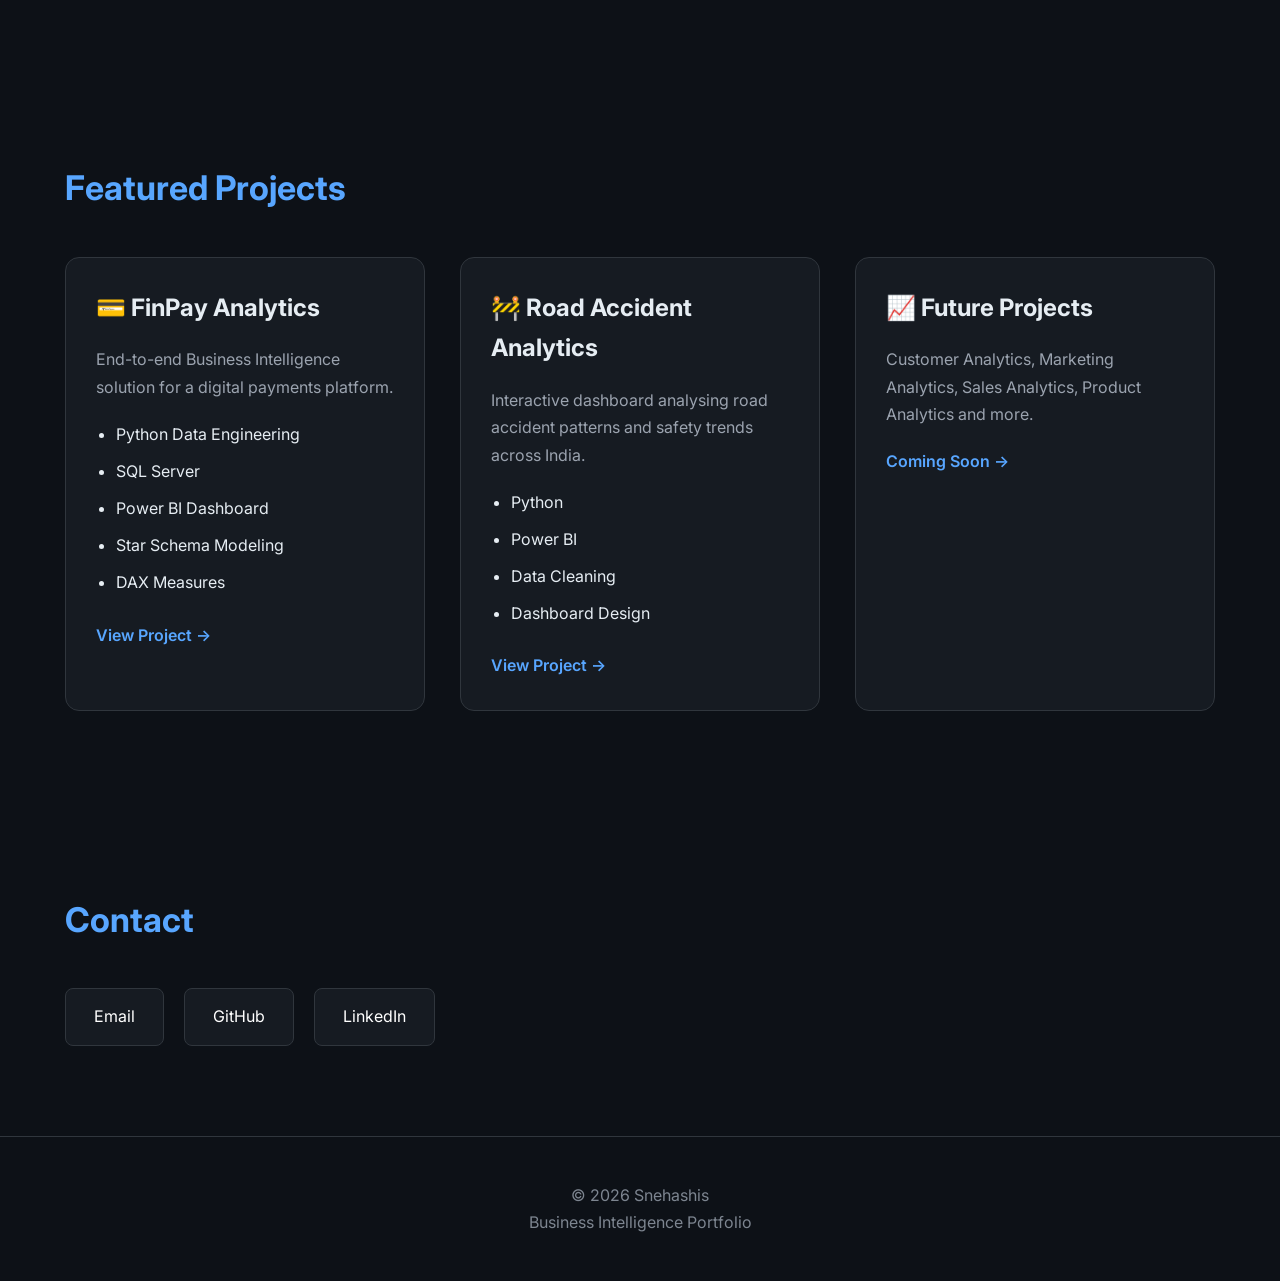
==== commit ab5c2c02: "Updated the index" ====
--- a/index.html
+++ b/index.html
@@ -223,6 +223,10 @@
 
                     </p>
 
+                    <a>
+                        Coming Soon →
+                    </a>
+
                 </div>
 
             </div>
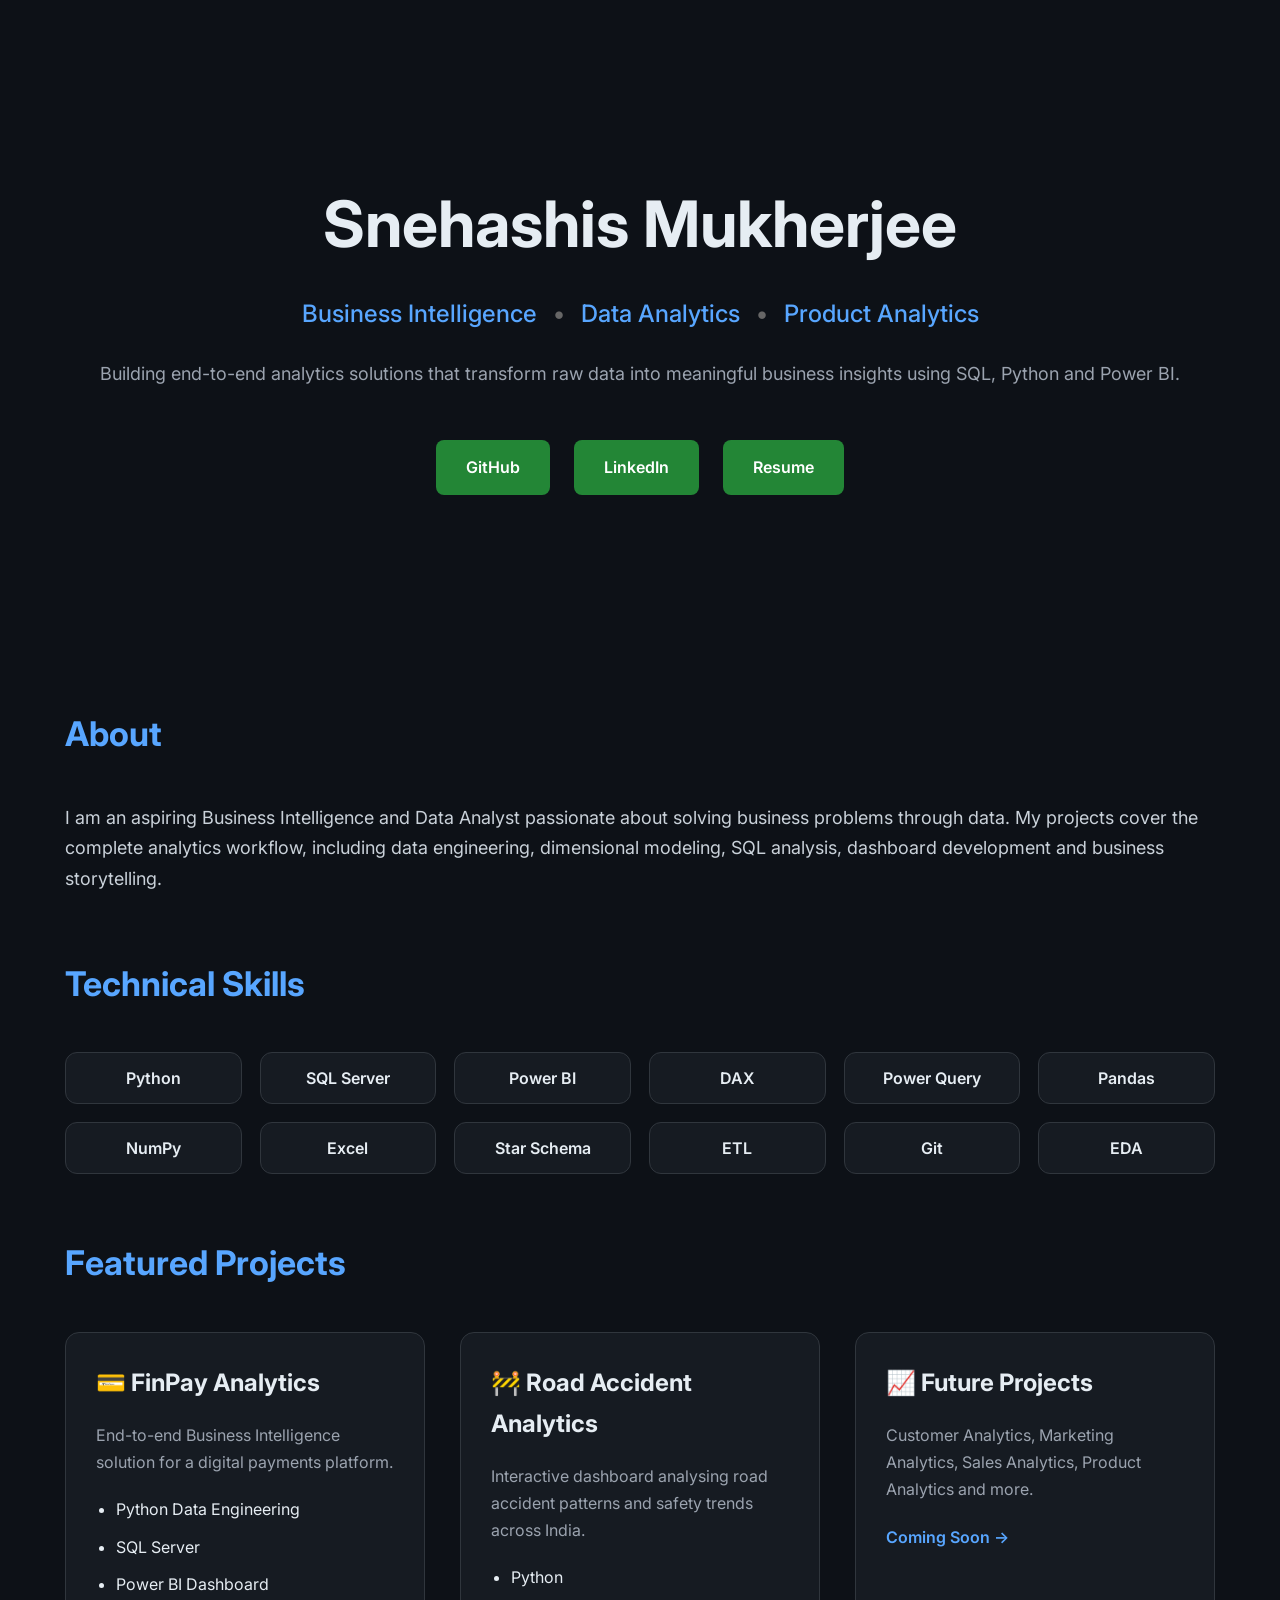
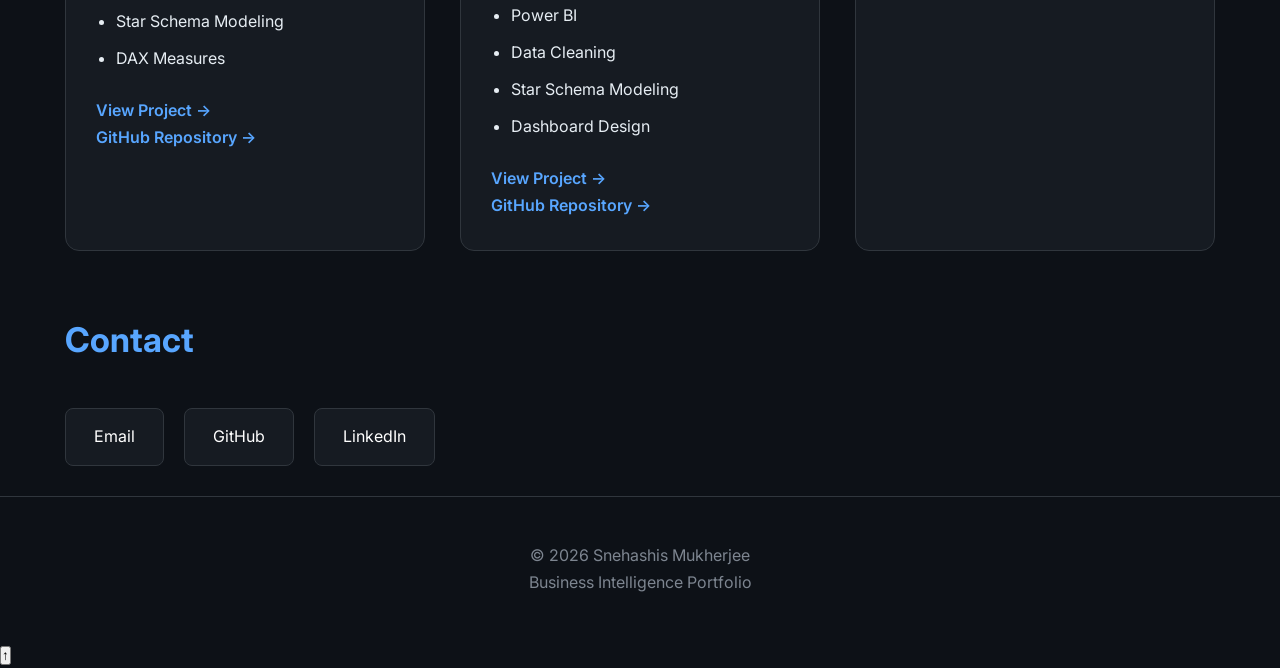
==== commit 256cb23f: "Updated the Portfolio Website" ====
--- a/index.html
+++ b/index.html
@@ -43,11 +43,11 @@
 
             <div class="hero-buttons">
 
-                <a href="https://github.com/YOUR_USERNAME" target="_blank">
+                <a href="https://github.com/Snehashis1999" target="_blank">
                     GitHub
                 </a>
 
-                <a href="https://linkedin.com/in/YOUR_PROFILE" target="_blank">
+                <a href="https://www.linkedin.com/in/snehashis-mukherjee-7b459724a?utm_source=share_via&utm_content=profile&utm_medium=member_android" target="_blank">
                     LinkedIn
                 </a>
 
@@ -114,6 +114,7 @@
                 <span>Star Schema</span>
                 <span>ETL</span>
                 <span>Git</span>
+                <span>EDA</span>
 
             </div>
 
@@ -163,10 +164,15 @@
 
                     </ul>
 
+                    <a href="Projects/FinPay Analysis/index.html">
+
+                        View Project →
+
+                    </a>
+                    <br>
                     <a href="https://github.com/Snehashis1999/FinPay-Analysis">
 
-                        View Project →
-
+                        GitHub Repository →
                     </a>
 
                 </div>
@@ -193,14 +199,21 @@
 
                         <li>Data Cleaning</li>
 
+                        <li>Star Schema Modeling</li>
+
                         <li>Dashboard Design</li>
 
                     </ul>
 
+                    <a href="Projects/Accident Analysis/Index.html">
+
+                        View Project →
+
+                    </a>
+                    <br>
                     <a href="https://github.com/Snehashis1999/Road-Accident-Analysis-India">
 
-                        View Project →
-
+                        GitHub Repository →
                     </a>
 
                 </div>
@@ -223,7 +236,7 @@
 
                     </p>
 
-                    <a>
+                    <a href="https://github.com/Snehashis1999">
                         Coming Soon →
                     </a>
 
@@ -249,19 +262,19 @@
 
             <div class="contact">
 
-                <a href="mailto:YOUR_EMAIL@gmail.com">
+                <a href="mailto:snehashismukherjee1999@gmail.com">
 
                     Email
 
                 </a>
 
-                <a href="https://github.com/YOUR_USERNAME">
+                <a href="https://github.com/Snehashis1999">
 
                     GitHub
 
                 </a>
 
-                <a href="https://linkedin.com/in/YOUR_PROFILE">
+                <a href="https://www.linkedin.com/in/snehashis-mukherjee-7b459724a?utm_source=share_via&utm_content=profile&utm_medium=member_android">
 
                     LinkedIn
 
@@ -281,7 +294,7 @@
 
     <footer>
 
-        © 2026 Snehashis
+        © 2026 Snehashis Mukherjee
 
         <br>
 
@@ -289,4 +302,6 @@
 
     </footer>
 
+
+    <script src="script.js"></script>
 </body>
--- a/style.css
+++ b/style.css
@@ -46,7 +46,7 @@
 
 .hero{
 
-    min-height:100vh;
+    min-height:75vh;
 
     display:flex;
 
@@ -92,9 +92,9 @@
 
 .hero p{
 
-    max-width:720px;
-
-    margin:auto;
+    max-width:Auto;
+
+    margin:5px;
 
     color:#9ba3af;
 
@@ -150,7 +150,7 @@
 
 .section{
 
-    padding:90px 0;
+    padding:30px 0;
 
 }
 
@@ -171,7 +171,7 @@
 
 .about-text{
 
-    max-width:900px;
+    max-width:Auto;
 
     font-size:18px;
 
@@ -186,268 +186,275 @@
 
 .skills{
 
+    display:grid;
+
+    grid-template-columns:repeat(auto-fit,minmax(150px,1fr));
+
+    gap:18px;
+
+}
+
+.skills span{
+
     display:flex;
 
+    justify-content:center;
+
+    align-items:center;
+
+    height:52px;
+
+    background:#161b22;
+
+    border:1px solid #30363d;
+
+    border-radius:12px;
+
+    font-weight:600;
+
+    transition:.3s;
+
+}
+
+.skills span:hover{
+
+    background:#238636;
+
+    border-color:#238636;
+
+    transform:translateY(-4px);
+
+}
+
+/* =====================================
+   PROJECTS
+===================================== */
+
+.projects{
+
+    display:grid;
+
+    grid-template-columns:repeat(auto-fit,minmax(320px,1fr));
+
+    gap:35px;
+
+}
+
+
+/* =====================================
+   CARD
+===================================== */
+
+.card{
+
+    background:#161b22;
+
+    border:1px solid #30363d;
+
+    border-radius:14px;
+
+    padding:30px;
+
+    transition:.35s;
+
+}
+
+.card:hover{
+
+    transform:translateY(-8px);
+
+    border-color:#58a6ff;
+
+    box-shadow:0px 12px 35px rgba(0,0,0,.35);
+
+}
+
+.card h4{
+
+    font-size:24px;
+
+    margin-bottom:18px;
+
+}
+
+.card p{
+
+    color:#9ba3af;
+
+    margin-bottom:20px;
+
+}
+
+.card ul{
+
+    margin-left:20px;
+
+    margin-bottom:25px;
+
+}
+
+.card li{
+
+    margin-bottom:10px;
+
+}
+
+.card a{
+
+    text-decoration:none;
+
+    color:#58a6ff;
+
+    font-weight:600;
+
+}
+
+.card a:hover{
+
+    color:white;
+
+}
+
+
+/* =====================================
+   CONTACT
+===================================== */
+
+.contact{
+
+    display:flex;
+
     flex-wrap:wrap;
 
-    gap:15px;
-
-}
-
-.skills span{
-
-    padding:12px 20px;
+    gap:20px;
+
+}
+
+.contact a{
+
+    text-decoration:none;
+
+    color:white;
 
     background:#161b22;
 
     border:1px solid #30363d;
 
-    border-radius:30px;
+    padding:14px 28px;
+
+    border-radius:8px;
 
     transition:.3s;
 
-    cursor:default;
-
-}
-
-.skills span:hover{
-
-    background:#21262d;
-
-    transform:translateY(-3px);
-
-}
-
-
-/* =====================================
-   PROJECTS
-===================================== */
+}
+
+.contact a:hover{
+
+    background:#238636;
+
+}
+
+
+/* =====================================
+   FOOTER
+===================================== */
+
+footer{
+
+    text-align:center;
+
+    padding:45px;
+
+    color:#7d8590;
+
+    border-top:1px solid #30363d;
+
+}
+
+
+/* =====================================
+   SCROLLBAR
+===================================== */
+
+::-webkit-scrollbar{
+
+    width:10px;
+
+}
+
+::-webkit-scrollbar-track{
+
+    background:#0d1117;
+
+}
+
+::-webkit-scrollbar-thumb{
+
+    background:#30363d;
+
+    border-radius:10px;
+
+}
+
+::-webkit-scrollbar-thumb:hover{
+
+    background:#58a6ff;
+
+}
+
+
+/* =====================================
+   RESPONSIVE
+===================================== */
+
+@media(max-width:768px){
+
+.hero h1{
+
+    font-size:46px;
+
+}
+
+.hero h2{
+
+    font-size:18px;
+
+}
+
+.hero p{
+
+    font-size:16px;
+
+}
+
+.section{
+
+    padding:70px 0;
+
+}
+
+.section h3{
+
+    font-size:28px;
+
+}
 
 .projects{
 
-    display:grid;
-
-    grid-template-columns:repeat(auto-fit,minmax(320px,1fr));
-
-    gap:35px;
-
-}
-
-
-/* =====================================
-   CARD
-===================================== */
-
-.card{
-
-    background:#161b22;
-
-    border:1px solid #30363d;
-
-    border-radius:14px;
-
-    padding:30px;
-
-    transition:.35s;
-
-}
-
-.card:hover{
-
-    transform:translateY(-8px);
-
-    border-color:#58a6ff;
-
-    box-shadow:0px 12px 35px rgba(0,0,0,.35);
-
-}
-
-.card h4{
-
-    font-size:24px;
-
-    margin-bottom:18px;
-
-}
-
-.card p{
-
-    color:#9ba3af;
-
-    margin-bottom:20px;
-
-}
-
-.card ul{
-
-    margin-left:20px;
-
-    margin-bottom:25px;
-
-}
-
-.card li{
-
-    margin-bottom:10px;
-
-}
-
-.card a{
-
-    text-decoration:none;
-
-    color:#58a6ff;
-
-    font-weight:600;
-
-}
-
-.card a:hover{
-
-    color:white;
-
-}
-
-
-/* =====================================
-   CONTACT
-===================================== */
-
-.contact{
-
-    display:flex;
-
-    flex-wrap:wrap;
-
-    gap:20px;
-
-}
-
-.contact a{
-
-    text-decoration:none;
-
-    color:white;
-
-    background:#161b22;
-
-    border:1px solid #30363d;
-
-    padding:14px 28px;
-
-    border-radius:8px;
-
-    transition:.3s;
-
-}
-
-.contact a:hover{
-
-    background:#238636;
-
-}
-
-
-/* =====================================
-   FOOTER
-===================================== */
-
-footer{
+    grid-template-columns:1fr;
+
+}
+
+.hero-buttons a{
+
+    display:block;
+
+    margin:15px auto;
+
+    width:220px;
 
     text-align:center;
 
-    padding:45px;
-
-    color:#7d8590;
-
-    border-top:1px solid #30363d;
-
-}
-
-
-/* =====================================
-   SCROLLBAR
-===================================== */
-
-::-webkit-scrollbar{
-
-    width:10px;
-
-}
-
-::-webkit-scrollbar-track{
-
-    background:#0d1117;
-
-}
-
-::-webkit-scrollbar-thumb{
-
-    background:#30363d;
-
-    border-radius:10px;
-
-}
-
-::-webkit-scrollbar-thumb:hover{
-
-    background:#58a6ff;
-
-}
-
-
-/* =====================================
-   RESPONSIVE
-===================================== */
-
-@media(max-width:768px){
-
-.hero h1{
-
-    font-size:46px;
-
-}
-
-.hero h2{
-
-    font-size:18px;
-
-}
-
-.hero p{
-
-    font-size:16px;
-
-}
-
-.section{
-
-    padding:70px 0;
-
-}
-
-.section h3{
-
-    font-size:28px;
-
-}
-
-.projects{
-
-    grid-template-columns:1fr;
-
-}
-
-.hero-buttons a{
-
-    display:block;
-
-    margin:15px auto;
-
-    width:220px;
-
-    text-align:center;
-
-}
-
-}
+}
+
+}
